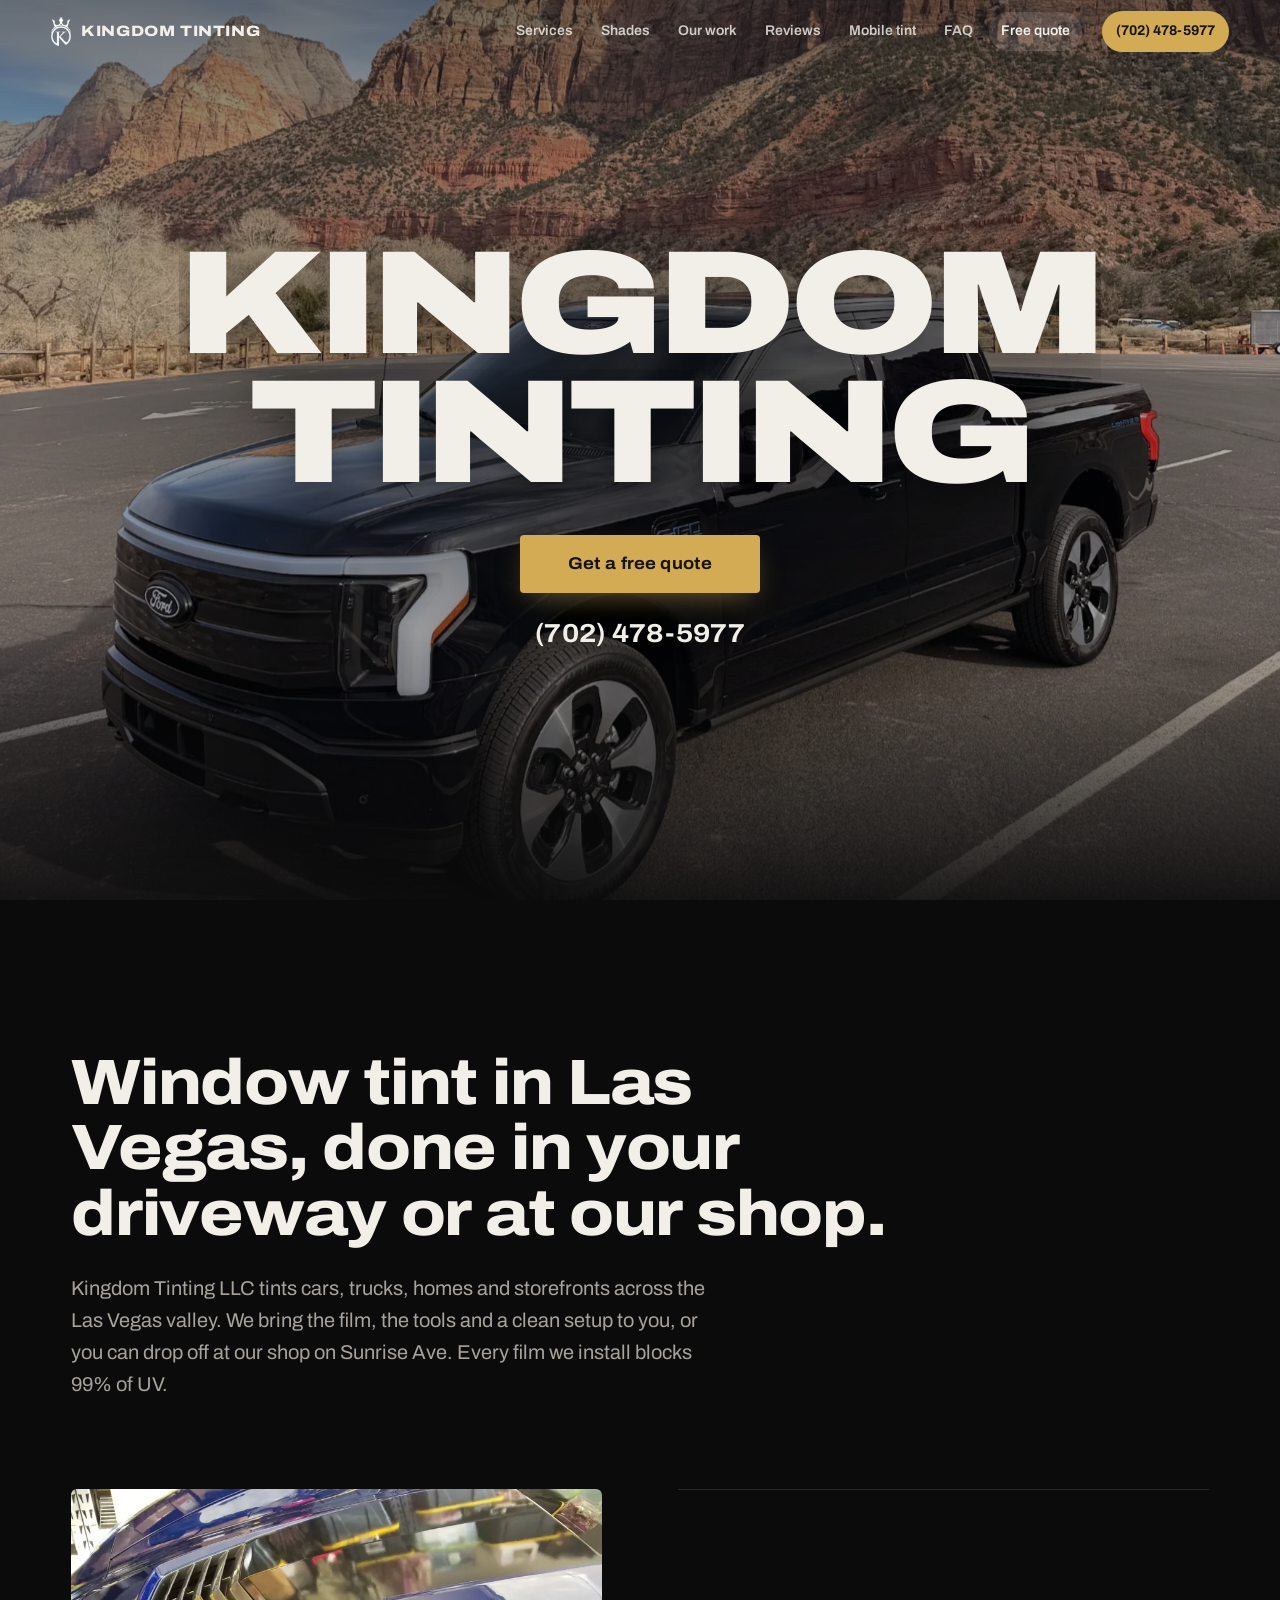
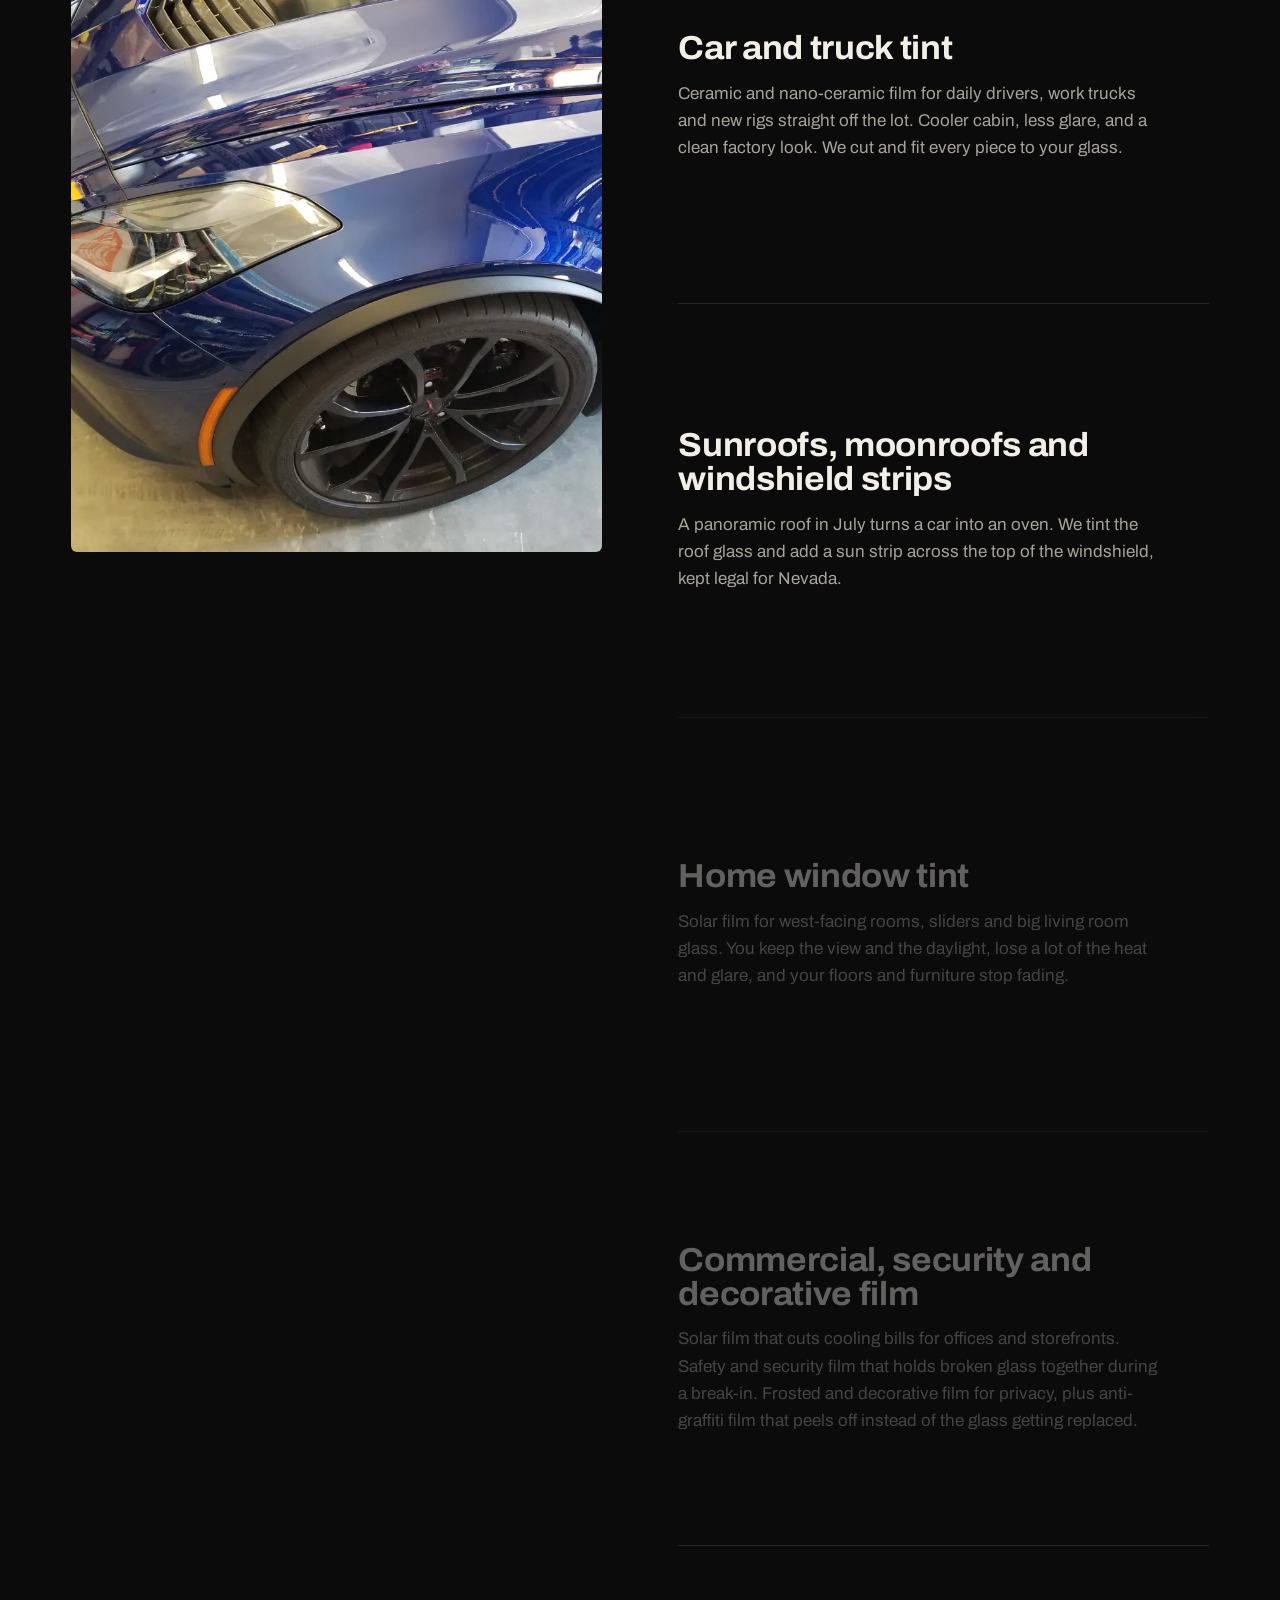
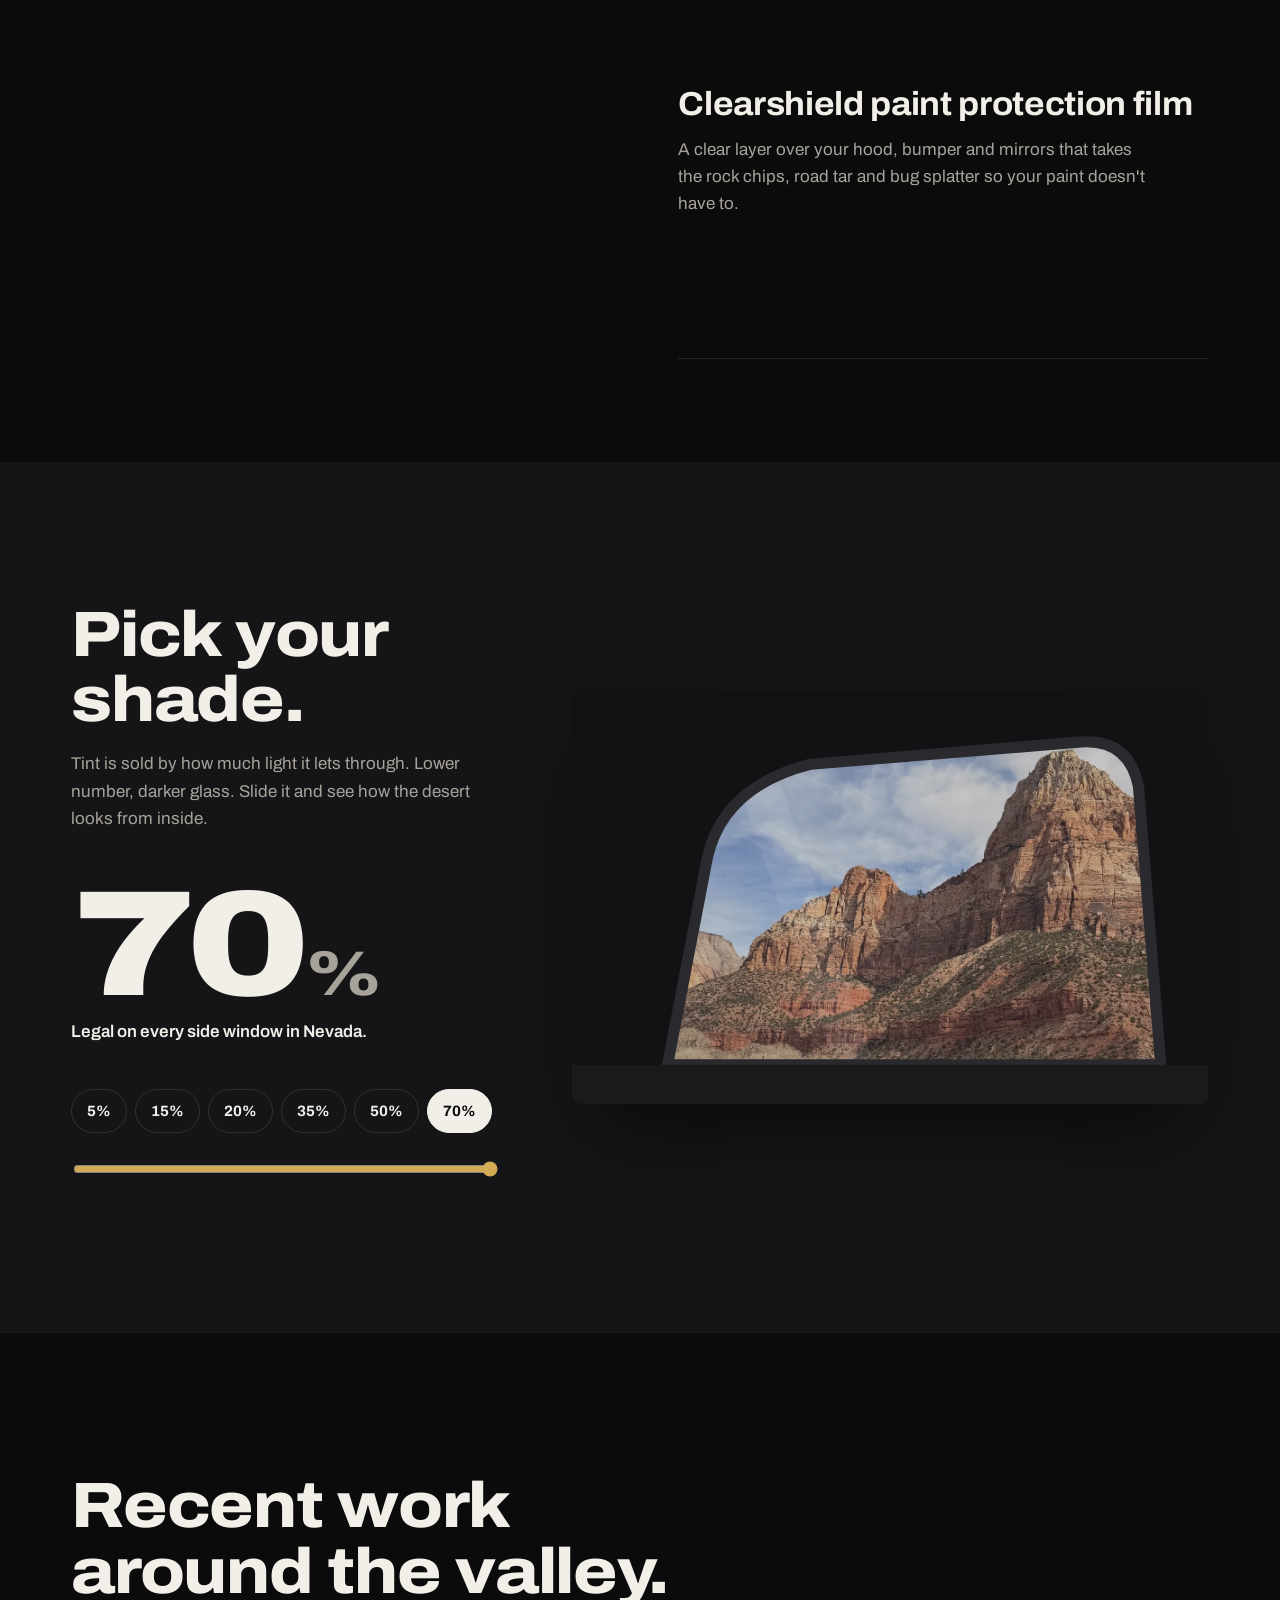
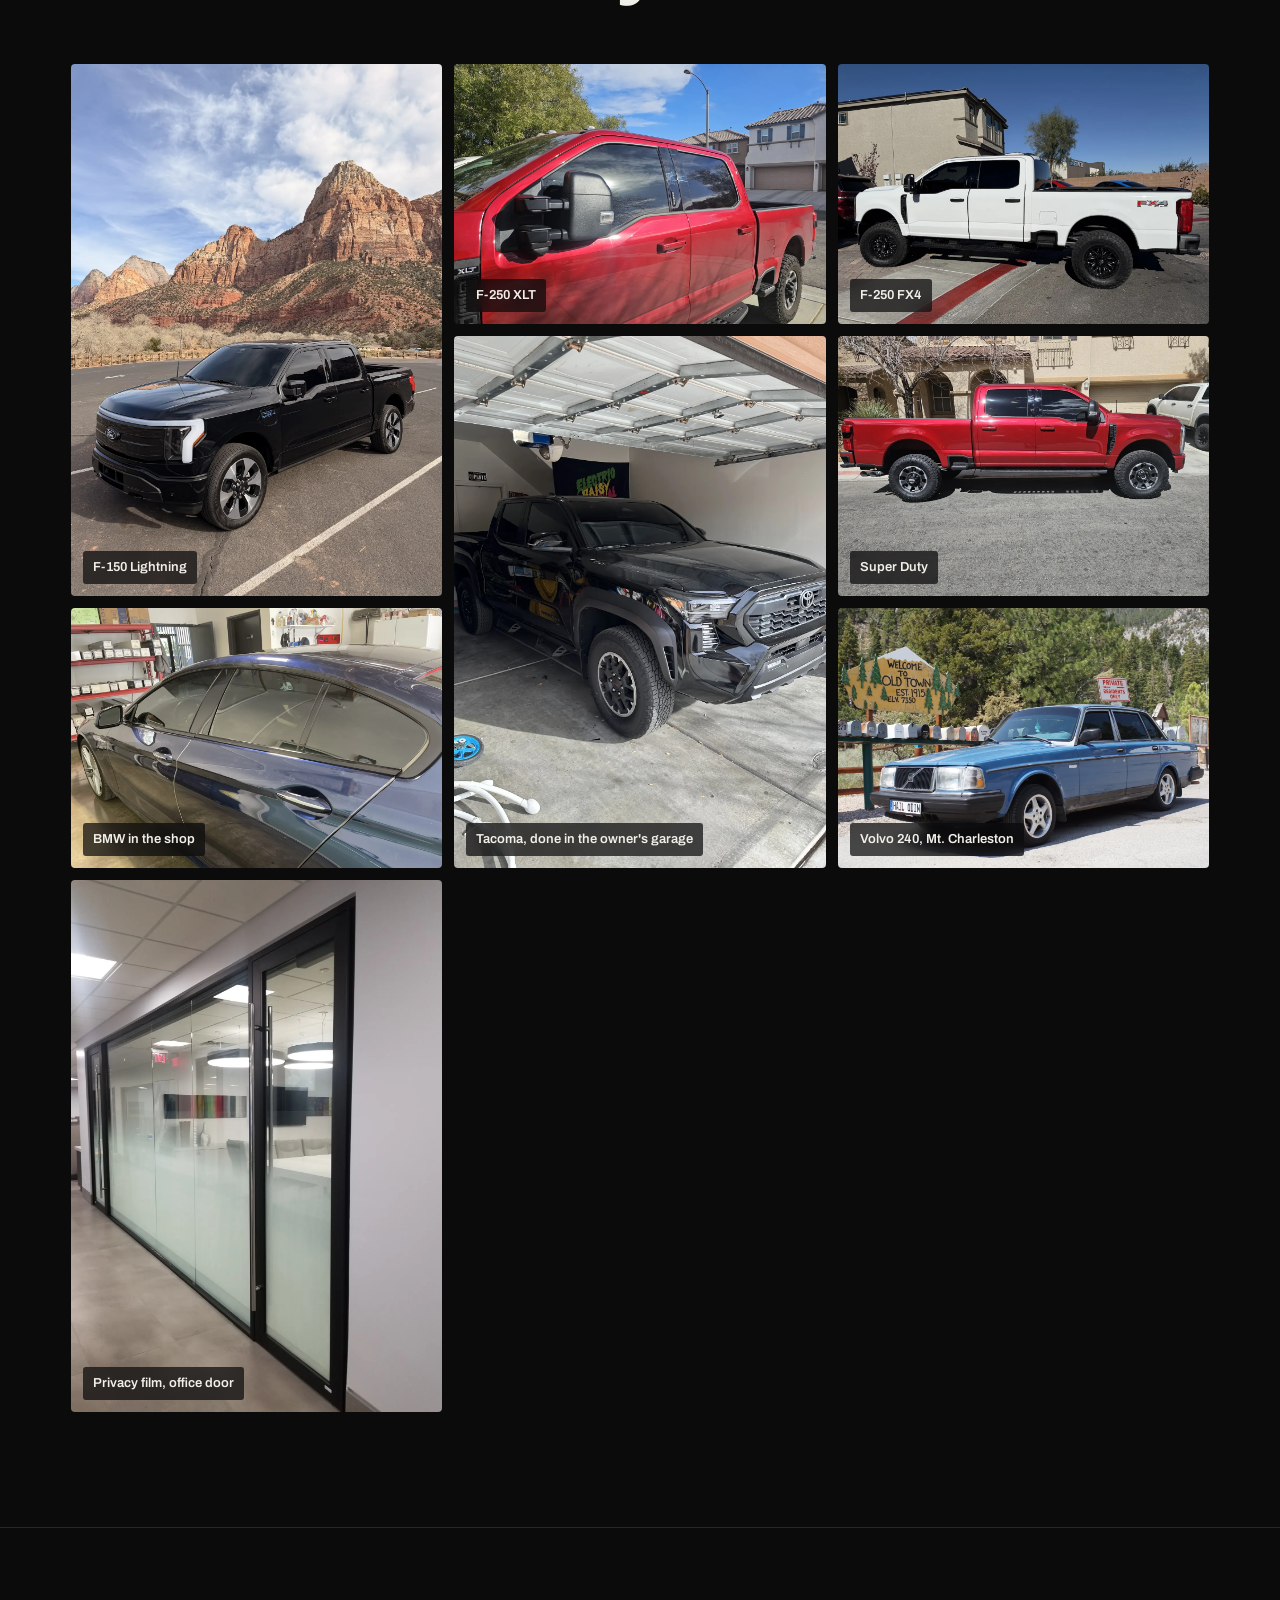
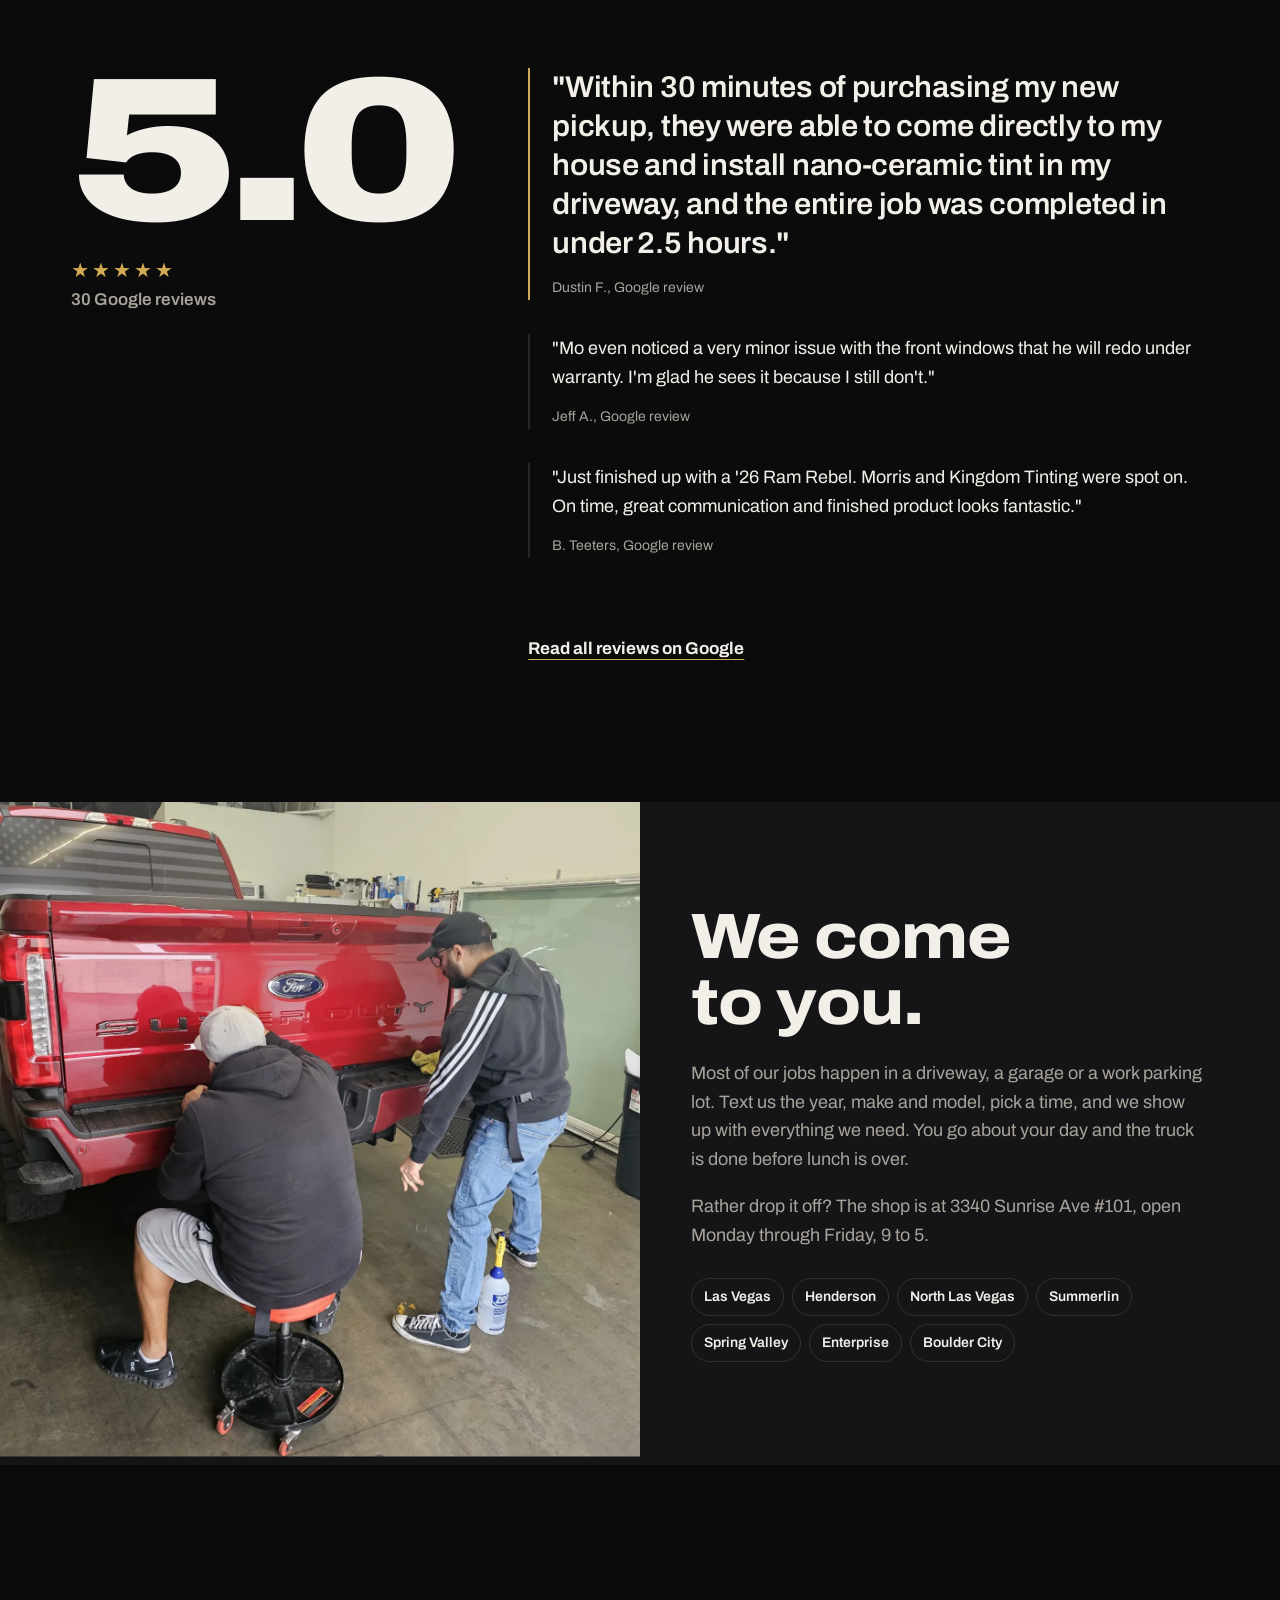
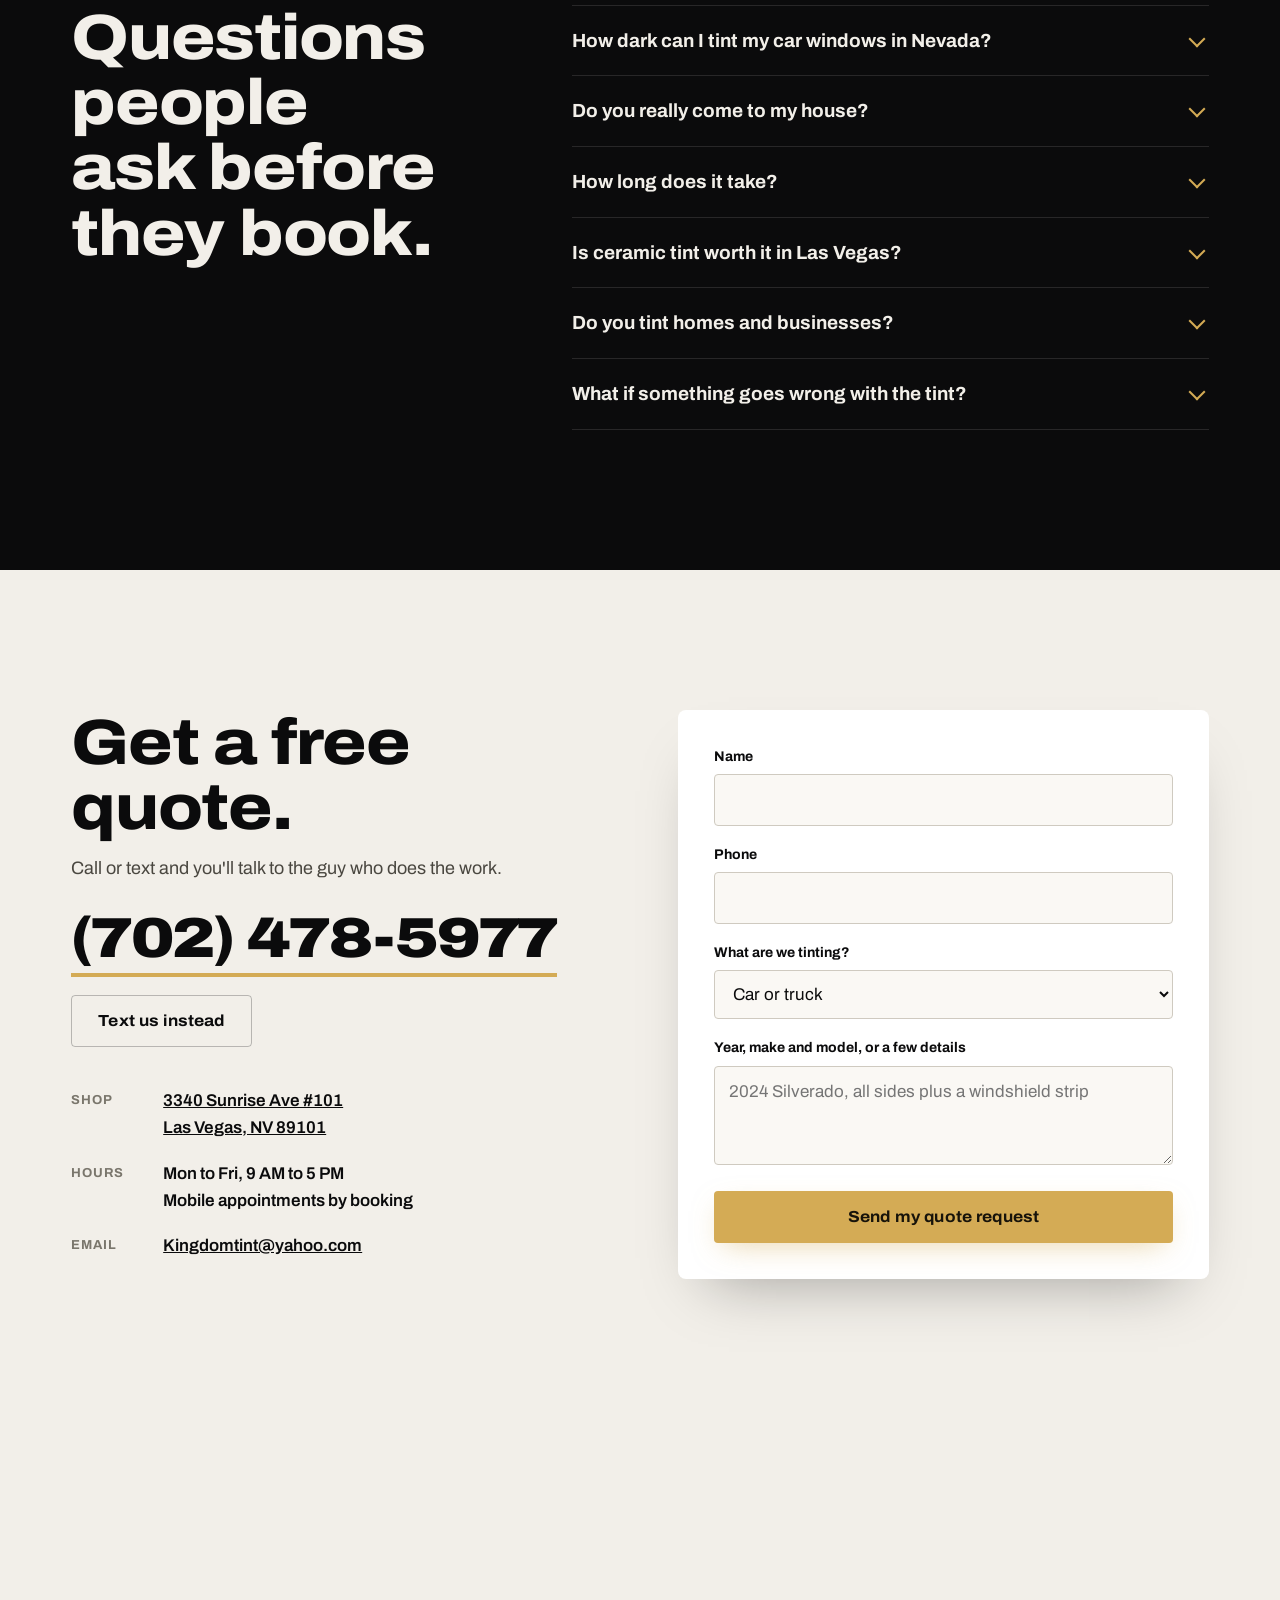
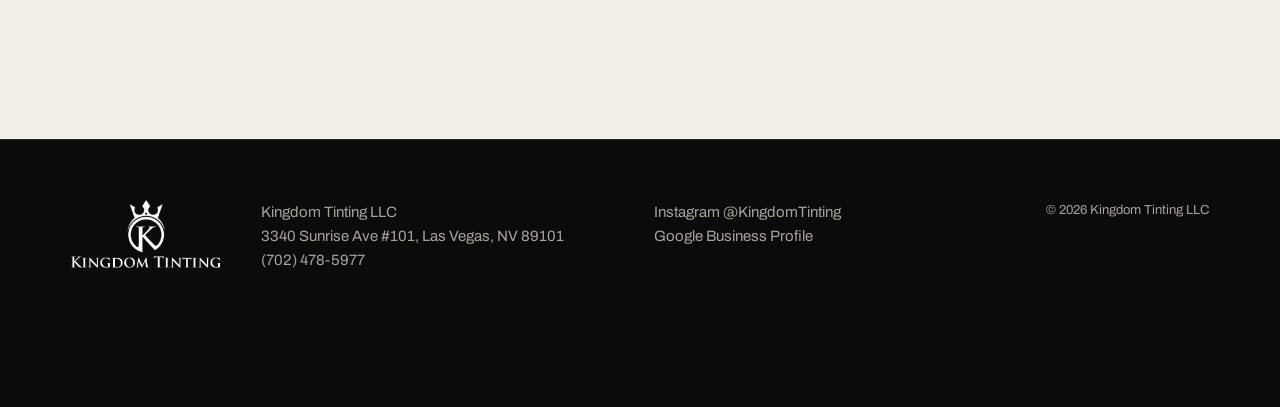
==== index.html @ b9a6a69d "Kingdom Tinting one-page site Co-Authored-By: Claude Opus 5.5 <noreply@anthropic.com>" ====
<!doctype html>
<html lang="en">
<head>
<meta charset="utf-8">
<meta name="viewport" content="width=device-width, initial-scale=1, viewport-fit=cover">
<title>Window Tinting Las Vegas | Mobile Car Tint | Kingdom Tinting LLC</title>
<meta name="description" content="Kingdom Tinting LLC does ceramic car window tint, home and commercial window film in Las Vegas. Mobile service to your driveway or our Sunrise Ave shop. 5.0 stars on Google. Call (702) 478-5977 for a free quote.">
<link rel="canonical" href="https://gcwebdesigner1-sudo.github.io/kingdom-tinting/">
<meta name="theme-color" content="#0b0b0c">
<meta property="og:type" content="website">
<meta property="og:title" content="Kingdom Tinting LLC | Window Tinting in Las Vegas">
<meta property="og:description" content="Ceramic car tint, home and business window film. We come to you. Call (702) 478-5977 for a free quote.">
<meta property="og:url" content="https://gcwebdesigner1-sudo.github.io/kingdom-tinting/">
<meta property="og:image" content="https://gcwebdesigner1-sudo.github.io/kingdom-tinting/assets/og.jpg">
<meta name="twitter:card" content="summary_large_image">
<link rel="icon" type="image/png" href="assets/favicon.png">
<link rel="apple-touch-icon" href="assets/apple-touch-icon.png">
<link rel="preconnect" href="https://fonts.googleapis.com">
<link rel="preconnect" href="https://fonts.gstatic.com" crossorigin>
<link href="https://fonts.googleapis.com/css2?family=Archivo:wdth,wght@62..125,400..900&display=swap" rel="stylesheet">
<link rel="preload" as="image" href="assets/hero-portrait.webp" media="(max-width: 760px)">
<link rel="preload" as="image" href="assets/hero-wide.webp" media="(min-width: 761px)">
<link rel="stylesheet" href="styles.css?v=1">
<script type="application/ld+json">
{
  "@context": "https://schema.org",
  "@type": ["LocalBusiness", "AutomotiveBusiness"],
  "@id": "https://gcwebdesigner1-sudo.github.io/kingdom-tinting/#business",
  "name": "Kingdom Tinting LLC",
  "description": "Window tinting service in Las Vegas, NV. Ceramic and nano-ceramic car tint, sunroof tint, residential and commercial window film, safety and security film, decorative film, anti-graffiti film and Clearshield paint protection film. Mobile service across the Las Vegas valley.",
  "url": "https://gcwebdesigner1-sudo.github.io/kingdom-tinting/",
  "telephone": "+1-702-478-5977",
  "email": "Kingdomtint@yahoo.com",
  "image": [
    "https://gcwebdesigner1-sudo.github.io/kingdom-tinting/assets/og.jpg",
    "https://gcwebdesigner1-sudo.github.io/kingdom-tinting/assets/ram-rebel.webp",
    "https://gcwebdesigner1-sudo.github.io/kingdom-tinting/assets/crew-install.webp"
  ],
  "logo": "https://gcwebdesigner1-sudo.github.io/kingdom-tinting/assets/apple-touch-icon.png",
  "priceRange": "$$",
  "address": {
    "@type": "PostalAddress",
    "streetAddress": "3340 Sunrise Ave #101",
    "addressLocality": "Las Vegas",
    "addressRegion": "NV",
    "postalCode": "89101",
    "addressCountry": "US"
  },
  "geo": { "@type": "GeoCoordinates", "latitude": 36.16338, "longitude": -115.09960 },
  "hasMap": "https://maps.google.com/?cid=6259194592726112681",
  "openingHoursSpecification": [{
    "@type": "OpeningHoursSpecification",
    "dayOfWeek": ["Monday", "Tuesday", "Wednesday", "Thursday", "Friday"],
    "opens": "09:00",
    "closes": "17:00"
  }],
  "areaServed": [
    {"@type": "City", "name": "Las Vegas"},
    {"@type": "City", "name": "Henderson"},
    {"@type": "City", "name": "North Las Vegas"},
    {"@type": "City", "name": "Boulder City"},
    {"@type": "Place", "name": "Summerlin"},
    {"@type": "Place", "name": "Spring Valley"},
    {"@type": "Place", "name": "Enterprise"},
    {"@type": "Place", "name": "Paradise"}
  ],
  "aggregateRating": { "@type": "AggregateRating", "ratingValue": "5.0", "reviewCount": "30", "bestRating": "5" },
  "sameAs": [
    "https://maps.google.com/?cid=6259194592726112681",
    "https://www.instagram.com/kingdomtinting/"
  ],
  "hasOfferCatalog": {
    "@type": "OfferCatalog",
    "name": "Window tint and film services",
    "itemListElement": [
      {"@type": "Offer", "itemOffered": {"@type": "Service", "name": "Ceramic car window tint"}},
      {"@type": "Offer", "itemOffered": {"@type": "Service", "name": "Sunroof and moonroof tint"}},
      {"@type": "Offer", "itemOffered": {"@type": "Service", "name": "Residential window tint"}},
      {"@type": "Offer", "itemOffered": {"@type": "Service", "name": "Commercial window tint"}},
      {"@type": "Offer", "itemOffered": {"@type": "Service", "name": "Safety and security window film"}},
      {"@type": "Offer", "itemOffered": {"@type": "Service", "name": "Decorative and privacy window film"}},
      {"@type": "Offer", "itemOffered": {"@type": "Service", "name": "Anti-graffiti film"}},
      {"@type": "Offer", "itemOffered": {"@type": "Service", "name": "Clearshield paint protection film"}}
    ]
  }
}
</script>
<script type="application/ld+json">
{
  "@context": "https://schema.org",
  "@type": "FAQPage",
  "mainEntity": [
    {"@type": "Question", "name": "How dark can I tint my car windows in Nevada?",
     "acceptedAnswer": {"@type": "Answer", "text": "Nevada requires front side windows to let in at least 35% of light. Back side windows and the rear window can go as dark as you want. The windshield can only take a non-reflective strip above the AS-1 line."}},
    {"@type": "Question", "name": "Does Kingdom Tinting come to my house?",
     "acceptedAnswer": {"@type": "Answer", "text": "Yes. Kingdom Tinting is a mobile tint service and installs in your driveway, garage or work parking lot anywhere in the Las Vegas valley, including Henderson, North Las Vegas and Summerlin. You can also bring your vehicle to the shop at 3340 Sunrise Ave #101, Las Vegas."}},
    {"@type": "Question", "name": "How long does a window tint job take?",
     "acceptedAnswer": {"@type": "Answer", "text": "Most cars and trucks are done the same visit, usually in two to three hours. One customer had nano-ceramic tint installed on a new pickup in his driveway in under 2.5 hours."}},
    {"@type": "Question", "name": "Is ceramic tint worth it in Las Vegas?",
     "acceptedAnswer": {"@type": "Answer", "text": "For Las Vegas heat, most drivers choose ceramic. It rejects more heat than dyed film without making the glass darker, and it does not interfere with phone or GPS signals. Every film Kingdom Tinting installs blocks 99% of UV rays."}},
    {"@type": "Question", "name": "Do you tint homes and businesses too?",
     "acceptedAnswer": {"@type": "Answer", "text": "Yes. Kingdom Tinting installs residential solar film, commercial window film, safety and security film, decorative and privacy film, and anti-graffiti film for homes, offices and storefronts."}},
    {"@type": "Question", "name": "Is the tint covered by a warranty?",
     "acceptedAnswer": {"@type": "Answer", "text": "Yes. The films are backed by the manufacturer's limited warranty, and if something is off with the install, Kingdom Tinting comes back and fixes it."}}
  ]
}
</script>
</head>
<body>
<a class="skip" href="#services">Skip to content</a>

<header class="nav" id="nav">
  <a class="nav-brand" href="#top" aria-label="Kingdom Tinting, back to top">
    <img src="assets/mark-white.png" alt="" width="20" height="28">
    <span>Kingdom Tinting</span>
  </a>
  <nav aria-label="Sections">
    <ul class="tabs" id="tabs">
      <li><a href="#services">Services</a></li>
      <li><a href="#shades">Shades</a></li>
      <li><a href="#work">Our work</a></li>
      <li><a href="#reviews">Reviews</a></li>
      <li><a href="#mobile">Mobile tint</a></li>
      <li><a href="#faq">FAQ</a></li>
      <li><a href="#quote">Free quote</a></li>
    </ul>
  </nav>
  <a class="nav-call" href="tel:+17024785977">(702) 478-5977</a>
</header>

<main>
<section class="hero" id="top" aria-label="Kingdom Tinting">
  <div class="hero-plate">
    <picture>
      <source media="(min-width: 761px)" srcset="assets/hero-wide.webp">
      <img src="assets/hero-portrait.webp" alt="Black Ford F-150 Lightning with fresh window tint parked below red rock cliffs" width="1100" height="1467" fetchpriority="high">
    </picture>
  </div>
  <div class="hero-film" aria-hidden="true"><span class="squeegee"></span></div>
  <div class="hero-copy">
    <h1><span class="h1-top">Kingdom</span> <span class="h1-bot">Tinting</span><span class="sr-only">, window tinting in Las Vegas, NV</span></h1>
    <div class="hero-actions">
      <a class="btn btn-gold" href="#quote">Get a free quote</a>
      <a class="hero-phone" href="tel:+17024785977">(702) 478-5977</a>
    </div>
  </div>
</section>

<section class="services" id="services">
  <div class="wrap">
    <div class="services-intro">
      <h2>Window tint in Las Vegas, done in your driveway or at our shop.</h2>
      <p>Kingdom Tinting LLC tints cars, trucks, homes and storefronts across the Las Vegas valley. We bring the film, the tools and a clean setup to you, or you can drop off at our shop on Sunrise Ave. Every film we install blocks 99% of UV.</p>
    </div>

    <div class="svc-grid">
      <figure class="svc-stage" aria-hidden="true">
        <img class="on" data-key="auto" src="assets/ram-rebel.webp" alt="" loading="lazy">
        <img data-key="roof" src="assets/bmw-rear.webp" alt="" loading="lazy">
        <img data-key="home" src="assets/view.webp" alt="" loading="lazy">
        <img data-key="biz" src="assets/glass-door.webp" alt="" loading="lazy">
        <img data-key="ppf" src="assets/corvette.webp" alt="" loading="lazy">
      </figure>

      <ol class="svc-list">
        <li class="svc" data-key="auto">
          <img class="svc-thumb" src="assets/ram-rebel-sm.webp" alt="Black Ram Rebel with ceramic window tint in a Las Vegas driveway" loading="lazy" width="640" height="480">
          <h3>Car and truck tint</h3>
          <p>Ceramic and nano-ceramic film for daily drivers, work trucks and new rigs straight off the lot. Cooler cabin, less glare, and a clean factory look. We cut and fit every piece to your glass.</p>
        </li>
        <li class="svc" data-key="roof">
          <img class="svc-thumb" src="assets/bmw-rear-sm.webp" alt="BMW rear glass and roof being tinted inside the Kingdom Tinting shop" loading="lazy" width="640" height="480">
          <h3>Sunroofs, moonroofs and windshield strips</h3>
          <p>A panoramic roof in July turns a car into an oven. We tint the roof glass and add a sun strip across the top of the windshield, kept legal for Nevada.</p>
        </li>
        <li class="svc" data-key="home">
          <img class="svc-thumb" src="assets/view-sm.webp" alt="Bright desert view of the kind residential window film is made for" loading="lazy" width="640" height="367">
          <h3>Home window tint</h3>
          <p>Solar film for west-facing rooms, sliders and big living room glass. You keep the view and the daylight, lose a lot of the heat and glare, and your floors and furniture stop fading.</p>
        </li>
        <li class="svc" data-key="biz">
          <img class="svc-thumb" src="assets/glass-door-sm.webp" alt="Frosted privacy film installed on an office glass door" loading="lazy" width="640" height="853">
          <h3>Commercial, security and decorative film</h3>
          <p>Solar film that cuts cooling bills for offices and storefronts. Safety and security film that holds broken glass together during a break-in. Frosted and decorative film for privacy, plus anti-graffiti film that peels off instead of the glass getting replaced.</p>
        </li>
        <li class="svc" data-key="ppf">
          <img class="svc-thumb" src="assets/corvette-sm.webp" alt="Blue Corvette front end with Clearshield paint protection film" loading="lazy" width="640" height="480">
          <h3>Clearshield paint protection film</h3>
          <p>A clear layer over your hood, bumper and mirrors that takes the rock chips, road tar and bug splatter so your paint doesn't have to.</p>
        </li>
      </ol>
    </div>
  </div>
</section>

<section class="shades" id="shades" aria-labelledby="shades-h">
  <div class="wrap shades-wrap">
    <div class="shades-head">
      <h2 id="shades-h">Pick your shade.</h2>
      <p>Tint is sold by how much light it lets through. Lower number, darker glass. Slide it and see how the desert looks from inside.</p>
    </div>
    <div class="shades-ctrl">
      <div class="vlt-readout"><span id="vlt-num">70</span><span class="pct">%</span></div>
      <p class="vlt-law" id="vlt-law" aria-live="polite">Legal on every side window in Nevada.</p>
      <div class="vlt-chips" role="group" aria-label="Tint shades">
        <button type="button" data-vlt="5">5%</button>
        <button type="button" data-vlt="15">15%</button>
        <button type="button" data-vlt="20">20%</button>
        <button type="button" data-vlt="35">35%</button>
        <button type="button" data-vlt="50">50%</button>
        <button type="button" data-vlt="70">70%</button>
      </div>
      <label class="sr-only" for="vlt-range">Tint shade, percent of light let through</label>
      <input type="range" id="vlt-range" min="5" max="70" step="1" value="70">
    </div>

    <div class="window-frame">
      <svg viewBox="0 0 800 520" role="img" aria-label="View through a car side window with the selected tint shade">
        <defs>
          <clipPath id="glass">
            <path d="M120 470 L170 210 Q190 120 300 92 L640 64 Q700 60 712 120 L740 470 Z"/>
          </clipPath>
        </defs>
        <rect width="800" height="520" fill="#121214"/>
        <g clip-path="url(#glass)">
          <image href="assets/view.webp" x="-40" y="0" width="900" height="520" preserveAspectRatio="xMidYMid slice"/>
          <rect id="tint-layer" width="800" height="520" fill="#07090b" opacity="0.1"/>
          <path d="M210 120 L330 470 L380 470 L260 110 Z" fill="#fff" opacity="0.07"/>
        </g>
        <path d="M120 470 L170 210 Q190 120 300 92 L640 64 Q700 60 712 120 L740 470 Z" fill="none" stroke="#2a2a2e" stroke-width="14" stroke-linejoin="round"/>
        <rect x="0" y="470" width="800" height="50" fill="#1a1a1d"/>
      </svg>
    </div>
  </div>
</section>

<section class="work" id="work">
  <div class="wrap">
    <h2>Recent work around the valley.</h2>
  </div>
  <ul class="gallery">
    <li class="g-tall"><img src="assets/lightning.webp" alt="Ford F-150 Lightning with tinted windows near Zion" loading="lazy" width="1400" height="1867"><span>F-150 Lightning</span></li>
    <li><img src="assets/red-f250-side.webp" alt="Red Ford F-250 XLT with dark tint on the front and rear doors" loading="lazy" width="1400" height="1050"><span>F-250 XLT</span></li>
    <li><img src="assets/white-f250.webp" alt="White Ford F-250 FX4 with window tint" loading="lazy" width="1400" height="1050"><span>F-250 FX4</span></li>
    <li class="g-tall"><img src="assets/tacoma-garage.webp" alt="Black Toyota Tacoma tinted inside the owner's garage" loading="lazy" width="1400" height="1867"><span>Tacoma, done in the owner's garage</span></li>
    <li><img src="assets/red-f250.webp" alt="Red Ford Super Duty with tinted windows parked on a Las Vegas street" loading="lazy" width="1400" height="1050"><span>Super Duty</span></li>
    <li><img src="assets/bmw-shop.webp" alt="Dark blue BMW with fresh side window tint in the shop" loading="lazy" width="1400" height="1050"><span>BMW in the shop</span></li>
    <li><img src="assets/volvo-240.webp" alt="Blue Volvo 240 with tint parked at Old Town on Mount Charleston" loading="lazy" width="1400" height="931"><span>Volvo 240, Mt. Charleston</span></li>
    <li class="g-tall"><img src="assets/glass-door.webp" alt="Frosted privacy film on a commercial glass door" loading="lazy" width="1400" height="1867"><span>Privacy film, office door</span></li>
  </ul>
</section>

<section class="reviews" id="reviews">
  <div class="wrap">
    <div class="rating">
      <p class="rating-num">5.0</p>
      <p class="rating-sub"><span class="stars" aria-hidden="true">★★★★★</span><br>30 Google reviews</p>
    </div>
    <div class="quotes">
      <blockquote class="q-lead">
        <p>"Within 30 minutes of purchasing my new pickup, they were able to come directly to my house and install nano-ceramic tint in my driveway, and the entire job was completed in under 2.5 hours."</p>
        <cite>Dustin F., Google review</cite>
      </blockquote>
      <blockquote>
        <p>"Mo even noticed a very minor issue with the front windows that he will redo under warranty. I'm glad he sees it because I still don't."</p>
        <cite>Jeff A., Google review</cite>
      </blockquote>
      <blockquote>
        <p>"Just finished up with a '26 Ram Rebel. Morris and Kingdom Tinting were spot on. On time, great communication and finished product looks fantastic."</p>
        <cite>B. Teeters, Google review</cite>
      </blockquote>
    </div>
    <a class="link-arrow" href="https://maps.google.com/?cid=6259194592726112681" target="_blank" rel="noopener">Read all reviews on Google</a>
  </div>
</section>

<section class="mobile" id="mobile">
  <div class="mobile-photo">
    <img src="assets/crew-install.webp" alt="Two Kingdom Tinting installers working on a red Ford truck" loading="lazy" width="1400" height="1867">
  </div>
  <div class="mobile-copy">
    <h2>We come to you.</h2>
    <p>Most of our jobs happen in a driveway, a garage or a work parking lot. Text us the year, make and model, pick a time, and we show up with everything we need. You go about your day and the truck is done before lunch is over.</p>
    <p>Rather drop it off? The shop is at 3340 Sunrise Ave #101, open Monday through Friday, 9 to 5.</p>
    <ul class="areas" aria-label="Areas we serve">
      <li>Las Vegas</li><li>Henderson</li><li>North Las Vegas</li><li>Summerlin</li><li>Spring Valley</li><li>Enterprise</li><li>Boulder City</li>
    </ul>
  </div>
</section>

<section class="faq" id="faq">
  <div class="wrap faq-wrap">
    <h2>Questions people ask before they book.</h2>
    <div class="faq-list">
      <details>
        <summary>How dark can I tint my car windows in Nevada?</summary>
        <p>Front side windows have to let in at least 35% of light. Back side windows and the rear window can go as dark as you like. The windshield can only take a non-reflective strip across the top, above the AS-1 line printed on the glass.</p>
      </details>
      <details>
        <summary>Do you really come to my house?</summary>
        <p>Yes. We tint in driveways, garages and work lots all over the valley, including Henderson, North Las Vegas and Summerlin. You can also bring it to the shop on Sunrise Ave.</p>
      </details>
      <details>
        <summary>How long does it take?</summary>
        <p>Most cars and trucks are done in one visit, usually two to three hours. Give the film a few days to cure before rolling the windows down.</p>
      </details>
      <details>
        <summary>Is ceramic tint worth it in Las Vegas?</summary>
        <p>For most people here, yes. Ceramic film rejects more heat than basic dyed film without having to go darker, and it won't mess with your phone or GPS signal. All of our films block 99% of UV.</p>
      </details>
      <details>
        <summary>Do you tint homes and businesses?</summary>
        <p>We do. Solar film for homes, commercial film for offices and storefronts, security film, frosted privacy film and anti-graffiti film.</p>
      </details>
      <details>
        <summary>What if something goes wrong with the tint?</summary>
        <p>The film carries the manufacturer's limited warranty, and if anything is off with our install, we come back and make it right.</p>
      </details>
    </div>
  </div>
</section>

<section class="quote" id="quote">
  <div class="wrap quote-wrap">
    <div class="quote-call">
      <h2>Get a free quote.</h2>
      <p>Call or text and you'll talk to the guy who does the work.</p>
      <a class="big-phone" href="tel:+17024785977">(702) 478-5977</a>
      <div class="quote-alt">
        <a class="btn btn-ghost" href="sms:+17024785977">Text us instead</a>
      </div>
      <dl class="nap">
        <div><dt>Shop</dt><dd><a href="https://maps.google.com/?cid=6259194592726112681" target="_blank" rel="noopener">3340 Sunrise Ave #101<br>Las Vegas, NV 89101</a></dd></div>
        <div><dt>Hours</dt><dd>Mon to Fri, 9 AM to 5 PM<br>Mobile appointments by booking</dd></div>
        <div><dt>Email</dt><dd><a href="mailto:Kingdomtint@yahoo.com">Kingdomtint@yahoo.com</a></dd></div>
      </dl>
    </div>

    <form class="quote-form" action="https://formsubmit.co/Kingdomtint@yahoo.com" method="POST">
      <input type="hidden" name="_subject" value="New tint quote request from the website">
      <input type="hidden" name="_next" value="https://gcwebdesigner1-sudo.github.io/kingdom-tinting/thanks.html">
      <input type="hidden" name="_template" value="table">
      <input type="text" name="_honey" class="hp" tabindex="-1" autocomplete="off" aria-hidden="true">
      <div class="field">
        <label for="f-name">Name</label>
        <input id="f-name" name="name" type="text" autocomplete="name" required>
      </div>
      <div class="field">
        <label for="f-phone">Phone</label>
        <input id="f-phone" name="phone" type="tel" autocomplete="tel" inputmode="tel" required>
      </div>
      <div class="field">
        <label for="f-what">What are we tinting?</label>
        <select id="f-what" name="job">
          <option>Car or truck</option>
          <option>Sunroof or windshield strip</option>
          <option>Home windows</option>
          <option>Business or storefront</option>
          <option>Paint protection film</option>
          <option>Something else</option>
        </select>
      </div>
      <div class="field">
        <label for="f-msg">Year, make and model, or a few details</label>
        <textarea id="f-msg" name="details" rows="3" placeholder="2024 Silverado, all sides plus a windshield strip"></textarea>
      </div>
      <button class="btn btn-gold btn-block" type="submit">Send my quote request</button>
    </form>
  </div>
  <div class="map">
    <iframe title="Kingdom Tinting on Google Maps" src="https://maps.google.com/maps?q=Kingdom%20Tinting%20LLC%2C%203340%20Sunrise%20Ave%20%23101%2C%20Las%20Vegas%2C%20NV%2089101&z=14&output=embed" loading="lazy" referrerpolicy="no-referrer-when-downgrade"></iframe>
  </div>
</section>
</main>

<footer class="foot">
  <div class="wrap foot-wrap">
    <img src="assets/logo-white.png" alt="Kingdom Tinting" width="208" height="94" loading="lazy">
    <p>Kingdom Tinting LLC<br>3340 Sunrise Ave #101, Las Vegas, NV 89101<br><a href="tel:+17024785977">(702) 478-5977</a></p>
    <p><a href="https://www.instagram.com/kingdomtinting/" target="_blank" rel="noopener">Instagram @KingdomTinting</a><br><a href="https://maps.google.com/?cid=6259194592726112681" target="_blank" rel="noopener">Google Business Profile</a></p>
    <p class="fine">&copy; 2026 Kingdom Tinting LLC</p>
  </div>
</footer>

<div class="dock" id="dock">
  <a href="tel:+17024785977" class="dock-call">Call</a>
  <a href="#quote" class="dock-quote">Free quote</a>
</div>

<script src="script.js?v=1" defer></script>
</body>
</html>
---- styles.css ----
:root {
  --canvas: #0b0b0c;
  --surface: #151517;
  --surface-2: #1d1d20;
  --ink: #f2efe9;
  --ink-soft: #a7a39b;
  --line: rgba(242, 239, 233, 0.12);
  --gold: #d4ab55;
  --gold-ink: #17130a;
  --display: "Archivo", system-ui, sans-serif;
  --text: "Archivo", system-ui, sans-serif;
  --gutter: clamp(16px, 4vw, 56px);
  --ease: cubic-bezier(0.22, 1, 0.36, 1);
  color-scheme: dark;
}

*, *::before, *::after { box-sizing: border-box; }
html { scroll-behavior: smooth; scroll-padding-top: 72px; -webkit-text-size-adjust: 100%; }
body {
  margin: 0;
  background: var(--canvas);
  color: var(--ink);
  font-family: var(--text);
  font-size: 17px;
  line-height: 1.6;
  -webkit-font-smoothing: antialiased;
  overflow-x: hidden;
}
img { display: block; max-width: 100%; height: auto; }
a { color: inherit; }
h1, h2, h3 { font-family: var(--display); margin: 0; line-height: 1.02; }
h2 {
  font-size: clamp(32px, 5.2vw, 64px);
  font-weight: 800;
  font-stretch: 112%;
  letter-spacing: -0.02em;
  text-wrap: balance;
}
h3 { font-size: 22px; font-weight: 700; font-stretch: 105%; letter-spacing: -0.01em; }
p { margin: 0 0 1em; }
.wrap { width: 100%; max-width: 1240px; margin: 0 auto; padding: 0 var(--gutter); }
.sr-only { position: absolute; width: 1px; height: 1px; overflow: hidden; clip: rect(0 0 0 0); white-space: nowrap; }
.skip { position: absolute; left: -999px; top: 8px; background: var(--gold); color: var(--gold-ink); padding: 8px 14px; z-index: 100; }
.skip:focus { left: 8px; }
:focus-visible { outline: 2px solid var(--gold); outline-offset: 3px; }

/* buttons */
.btn {
  display: inline-flex; align-items: center; justify-content: center;
  min-height: 52px; padding: 0 26px;
  font: 700 16px/1 var(--text); font-stretch: 108%; letter-spacing: 0.01em;
  text-decoration: none; border-radius: 4px; border: 0; cursor: pointer;
  transition: transform 0.25s var(--ease), background-color 0.25s var(--ease);
}
.btn:active { transform: scale(0.97); }
.btn-gold { background: var(--gold); color: var(--gold-ink); box-shadow: 0 10px 30px -10px rgba(212, 171, 85, 0.55); }
.btn-gold:hover { background: #e2bb68; }
.btn-ghost { background: transparent; color: var(--ink); border: 1px solid var(--line); }
.btn-ghost:hover { border-color: var(--ink-soft); }
.btn-block { width: 100%; }

/* nav */
.nav {
  position: fixed; inset: 0 0 auto 0; z-index: 50;
  display: flex; align-items: center; gap: 20px;
  height: 64px; padding: 0 var(--gutter);
  transition: background-color 0.4s var(--ease), border-color 0.4s var(--ease);
  border-bottom: 1px solid transparent;
}
.nav.solid { background: rgba(11, 11, 12, 0.86); backdrop-filter: blur(14px); -webkit-backdrop-filter: blur(14px); border-color: var(--line); }
.nav-brand {
  display: flex; align-items: center; gap: 10px; text-decoration: none;
  font: 800 15px/1 var(--display); font-stretch: 118%; letter-spacing: 0.04em; text-transform: uppercase;
  opacity: 0; transform: translateY(-6px); pointer-events: none;
  transition: opacity 0.4s var(--ease), transform 0.4s var(--ease);
}
.nav.solid .nav-brand { opacity: 1; transform: none; pointer-events: auto; }
.nav-brand img { width: 20px; height: auto; }
.nav nav { margin-left: auto; }
.tabs { display: flex; gap: 4px; list-style: none; margin: 0; padding: 0; }
.tabs a {
  display: block; padding: 8px 12px; border-radius: 999px;
  font-size: 14px; font-weight: 600; text-decoration: none; color: rgba(242, 239, 233, 0.82);
  transition: color 0.2s, background-color 0.2s;
}
.tabs a:hover { color: var(--ink); }
.tabs a.active { background: rgba(242, 239, 233, 0.12); color: var(--ink); }
.nav-call {
  font-weight: 700; font-size: 14px; text-decoration: none; white-space: nowrap;
  padding: 9px 14px; border-radius: 999px; background: var(--gold); color: var(--gold-ink);
}

/* hero */
.hero {
  position: relative; height: 100vh; height: 100svh; min-height: 560px;
  overflow: hidden; display: grid; place-items: center; isolation: isolate;
  --p: 0;
}
.hero-plate { position: absolute; inset: -4% 0; z-index: -3; will-change: transform;
  transform: translate3d(0, calc(var(--p) * 18%), 0); }
.hero-plate img {
  width: 100%; height: 100%; object-fit: cover; object-position: 50% 62%;
  transform: scale(calc(1.02 + var(--p) * 0.1));
  animation: plate-in 2.8s var(--ease) both;
}
@keyframes plate-in { from { scale: 1.14; filter: brightness(1.15) saturate(1.1); } to { scale: 1; filter: none; } }

/* the tint film lays down over the photo on load, like a fresh sheet going on glass */
.hero-film {
  position: absolute; inset: 0; z-index: -2; pointer-events: none;
  background:
    radial-gradient(ellipse 70% 40% at 50% 50%, rgba(6, 7, 9, 0.55), rgba(6, 7, 9, 0) 70%),
    linear-gradient(180deg, rgba(6, 7, 9, 0.55) 0%, rgba(6, 7, 9, 0.18) 38%, rgba(6, 7, 9, 0.28) 70%, rgba(11, 11, 12, 0.92) 100%);
  opacity: calc(1 + var(--p) * 0.6);
  animation: film-down 1.6s 0.25s var(--ease) both;
}
.squeegee {
  position: absolute; left: 0; right: 0; bottom: 0; height: 2px;
  background: linear-gradient(90deg, transparent, rgba(255, 255, 255, 0.85) 30%, rgba(255, 255, 255, 0.85) 70%, transparent);
  box-shadow: 0 6px 24px 4px rgba(255, 255, 255, 0.18);
  animation: squeegee-fade 0.5s 1.75s ease-out both;
}
@keyframes film-down { from { clip-path: inset(0 0 100% 0); } to { clip-path: inset(0 0 0 0); } }
@keyframes squeegee-fade { to { opacity: 0; } }

.hero-copy {
  text-align: center; padding: 0 var(--gutter);
  transform: translate3d(0, calc(var(--p) * -22vh), 0);
  opacity: calc(1 - var(--p) * 1.3);
}
.hero h1 {
  font-weight: 900; font-stretch: 125%; text-transform: uppercase;
  font-size: clamp(54px, 11.5vw, 168px); line-height: 0.88; letter-spacing: -0.035em;
  text-shadow: 0 4px 40px rgba(0, 0, 0, 0.45);
}
.hero h1 > span:not(.sr-only) { display: block; }
.h1-top { animation: rise 1.2s 1.05s var(--ease) both; }
.h1-bot { animation: rise 1.2s 1.2s var(--ease) both; }
@keyframes rise { from { opacity: 0; transform: translateY(0.35em); clip-path: inset(0 0 100% 0); } to { opacity: 1; transform: none; clip-path: inset(0 0 -10% 0); } }
.hero-actions {
  margin-top: clamp(26px, 4vh, 40px);
  display: flex; flex-direction: column; align-items: center; gap: 14px;
  animation: fade-up 1s 1.55s var(--ease) both;
}
.hero-actions .btn { min-width: 240px; min-height: 58px; font-size: 17px; }
.hero-phone {
  font-weight: 700; font-size: clamp(20px, 2.4vw, 26px); font-stretch: 110%; letter-spacing: 0.01em;
  text-decoration: none; padding: 6px 10px;
  text-shadow: 0 2px 18px rgba(0, 0, 0, 0.6);
}
.hero-phone:hover { color: var(--gold); }
@keyframes fade-up { from { opacity: 0; transform: translateY(14px); } to { opacity: 1; transform: none; } }

/* services */
.services { padding: clamp(80px, 12vw, 150px) 0 clamp(60px, 8vw, 110px); }
.services-intro { max-width: 820px; margin-bottom: clamp(48px, 7vw, 90px); }
.services-intro h2 { margin-bottom: 26px; }
.services-intro p { font-size: clamp(17px, 1.6vw, 20px); color: var(--ink-soft); max-width: 640px; }
.svc-grid { display: grid; grid-template-columns: 1fr 1fr; gap: clamp(32px, 6vw, 90px); align-items: start; }
.svc-stage {
  position: sticky; top: 96px; margin: 0;
  aspect-ratio: 4 / 5; border-radius: 6px; overflow: hidden; background: var(--surface);
}
.svc-stage img {
  position: absolute; inset: 0; width: 100%; height: 100%; object-fit: cover;
  opacity: 0; transform: scale(1.06);
  transition: opacity 0.7s var(--ease), transform 1.4s var(--ease);
}
.svc-stage img.on { opacity: 1; transform: none; }
.svc-list { list-style: none; margin: 0; padding: 0; counter-reset: svc; }
.svc {
  padding: clamp(36px, 6vh, 70px) 0; border-top: 1px solid var(--line);
  min-height: 46vh; display: flex; flex-direction: column; justify-content: center;
  opacity: 0.38; transition: opacity 0.5s var(--ease);
}
.svc.is-active { opacity: 1; }
.svc:last-child { border-bottom: 1px solid var(--line); }
.svc h3 { font-size: clamp(24px, 2.6vw, 34px); margin-bottom: 14px; }
.svc p { color: var(--ink-soft); max-width: 480px; margin: 0; }
.svc-thumb { display: none; }

/* shades (signature) */
.shades { background: var(--surface); padding: clamp(80px, 11vw, 140px) 0; }
.shades-wrap {
  display: grid; grid-template-columns: minmax(280px, 0.8fr) 1.2fr; column-gap: clamp(32px, 6vw, 80px);
  grid-template-areas: "head win" "ctrl win"; align-items: center;
}
.shades-head { grid-area: head; align-self: end; }
.shades-ctrl { grid-area: ctrl; align-self: start; }
.window-frame { grid-area: win; }
.shades-head h2 { margin-bottom: 18px; }
.shades-head p { color: var(--ink-soft); max-width: 420px; }
.vlt-readout {
  font: 900 clamp(88px, 12vw, 150px)/0.9 var(--display); font-stretch: 125%; letter-spacing: -0.04em;
  margin: 28px 0 6px; font-variant-numeric: tabular-nums;
}
.vlt-readout .pct { font-size: 0.42em; color: var(--ink-soft); margin-left: 4px; letter-spacing: 0; }
.vlt-law { min-height: 3.2em; font-weight: 600; color: var(--ink); }
.vlt-law.warn { color: var(--gold); }
.vlt-chips { display: flex; flex-wrap: wrap; gap: 8px; margin: 6px 0 18px; }
.vlt-chips button {
  font: 700 15px/1 var(--text); color: var(--ink); background: transparent;
  border: 1px solid var(--line); border-radius: 999px; padding: 11px 15px; cursor: pointer; min-height: 44px;
  transition: background-color 0.2s, color 0.2s, border-color 0.2s;
}
.vlt-chips button[aria-pressed="true"] { background: var(--ink); color: var(--canvas); border-color: var(--ink); }
input[type="range"] { width: 100%; accent-color: var(--gold); height: 32px; }
.window-frame { border-radius: 10px; overflow: hidden; box-shadow: 0 40px 80px -30px rgba(0, 0, 0, 0.7); }
.window-frame svg { display: block; width: 100%; height: auto; }
#tint-layer { transition: opacity 0.35s var(--ease); }

/* work */
.work { padding: clamp(80px, 11vw, 140px) 0 clamp(60px, 9vw, 120px); }
.work h2 { margin-bottom: clamp(32px, 5vw, 60px); max-width: 760px; }
.gallery {
  list-style: none; margin: 0 auto; padding: 0 var(--gutter); max-width: 1240px;
  display: grid; grid-template-columns: repeat(3, 1fr); grid-auto-rows: 260px; gap: 12px;
}
.gallery li { position: relative; overflow: hidden; border-radius: 4px; background: var(--surface); }
.gallery li.g-tall { grid-row: span 2; }
.gallery img { width: 100%; height: 100%; object-fit: cover; transition: transform 1.2s var(--ease); }
.gallery li:hover img { transform: scale(1.04); }
.gallery span {
  position: absolute; left: 12px; bottom: 12px;
  font-size: 13px; font-weight: 600; padding: 6px 10px; border-radius: 3px;
  background: rgba(11, 11, 12, 0.72); backdrop-filter: blur(6px); -webkit-backdrop-filter: blur(6px);
}

/* reviews */
.reviews { padding: clamp(80px, 11vw, 140px) 0; border-top: 1px solid var(--line); }
.reviews .wrap { display: grid; grid-template-columns: 0.7fr 1.3fr; gap: clamp(32px, 6vw, 80px); }
.rating-num { font: 900 clamp(110px, 16vw, 210px)/0.82 var(--display); font-stretch: 125%; letter-spacing: -0.05em; margin: 0; }
.rating-sub { margin-top: 18px; color: var(--ink-soft); font-weight: 600; }
.stars { color: var(--gold); letter-spacing: 3px; font-size: 20px; }
.quotes { display: grid; gap: 34px; }
blockquote { margin: 0; padding-left: 22px; border-left: 2px solid var(--line); }
blockquote p { font-size: 18px; margin-bottom: 10px; }
.q-lead { border-color: var(--gold); }
.q-lead p { font: 600 clamp(22px, 2.4vw, 30px)/1.3 var(--display); font-stretch: 102%; letter-spacing: -0.01em; }
cite { font-style: normal; font-size: 14px; color: var(--ink-soft); }
.link-arrow { grid-column: 2; font-weight: 700; text-underline-offset: 5px; text-decoration-color: var(--gold); }

/* mobile */
.mobile { display: grid; grid-template-columns: 1fr 1fr; background: var(--surface); }
.mobile-photo { position: relative; overflow: hidden; min-height: 520px; }
.mobile-photo img { position: absolute; inset: -8% 0; width: 100%; height: 116%; object-fit: cover; object-position: 50% 40%;
  transform: translate3d(0, calc(var(--mp, 0) * 8%), 0); }
.mobile-copy { padding: clamp(56px, 8vw, 120px) var(--gutter); align-self: center; max-width: 620px; }
.mobile-copy h2 { margin-bottom: 24px; }
.mobile-copy p { color: var(--ink-soft); font-size: 18px; }
.areas { list-style: none; padding: 0; margin: 28px 0 0; display: flex; flex-wrap: wrap; gap: 8px; }
.areas li { font-size: 14px; font-weight: 600; padding: 7px 12px; border: 1px solid var(--line); border-radius: 999px; }

/* faq */
.faq { padding: clamp(80px, 11vw, 140px) 0; }
.faq-wrap { display: grid; grid-template-columns: 0.8fr 1.2fr; gap: clamp(32px, 6vw, 80px); align-items: start; }
.faq h2 { position: sticky; top: 100px; }
.faq-list details { border-top: 1px solid var(--line); }
.faq-list details:last-child { border-bottom: 1px solid var(--line); }
.faq-list summary {
  list-style: none; cursor: pointer; padding: 22px 40px 22px 0; position: relative;
  font-weight: 700; font-size: 19px; line-height: 1.35;
}
.faq-list summary::-webkit-details-marker { display: none; }
.faq-list summary::after {
  content: ""; position: absolute; right: 6px; top: 50%; width: 12px; height: 12px; margin-top: -8px;
  border-right: 2px solid var(--gold); border-bottom: 2px solid var(--gold); transform: rotate(45deg);
  transition: transform 0.3s var(--ease);
}
.faq-list details[open] summary::after { transform: rotate(225deg); margin-top: -2px; }
.faq-list details p { color: var(--ink-soft); padding-bottom: 22px; max-width: 600px; }

/* quote */
.quote { background: var(--ink); color: var(--canvas); padding-top: clamp(80px, 11vw, 140px); }
.quote-wrap { display: grid; grid-template-columns: 1fr 1fr; gap: clamp(32px, 6vw, 90px); padding-bottom: clamp(60px, 8vw, 100px); }
.quote h2 { margin-bottom: 14px; }
.quote-call > p { color: #4a4740; font-size: 18px; }
.big-phone {
  display: inline-block; margin: 10px 0 18px; text-decoration: none;
  font: 900 clamp(34px, 4.4vw, 64px)/1 var(--display); font-stretch: 118%; letter-spacing: -0.03em; white-space: nowrap;
  border-bottom: 4px solid var(--gold); padding-bottom: 6px;
}
.quote .btn-ghost { color: var(--canvas); border-color: rgba(11, 11, 12, 0.25); }
.nap { margin: 40px 0 0; display: grid; gap: 18px; }
.nap div { display: grid; grid-template-columns: 80px 1fr; gap: 12px; }
.nap dt { font-size: 13px; font-weight: 700; text-transform: uppercase; letter-spacing: 0.08em; color: #7a766c; padding-top: 3px; }
.nap dd { margin: 0; font-weight: 600; }
.quote-form { background: #fff; border-radius: 8px; padding: clamp(22px, 3vw, 36px); box-shadow: 0 30px 60px -30px rgba(0, 0, 0, 0.35); align-self: start; }
.field { margin-bottom: 18px; }
.field label { display: block; font-size: 14px; font-weight: 700; margin-bottom: 6px; }
.field input, .field select, .field textarea {
  width: 100%; font: 400 17px/1.4 var(--text); color: var(--canvas);
  padding: 13px 14px; border: 1px solid #cfcac0; border-radius: 4px; background: #faf8f4;
}
.field input:focus, .field select:focus, .field textarea:focus { border-color: var(--canvas); outline: none; box-shadow: 0 0 0 3px rgba(212, 171, 85, 0.45); }
.hp { position: absolute; left: -9999px; }
.map iframe { display: block; width: 100%; height: 360px; border: 0; filter: grayscale(0.3); }

/* footer */
.foot { padding: 60px 0 120px; border-top: 1px solid var(--line); color: var(--ink-soft); font-size: 15px; }
.foot-wrap { display: grid; grid-template-columns: auto 1fr 1fr auto; gap: 40px; align-items: start; }
.foot img { width: 150px; }
.foot a { text-decoration: none; }
.foot a:hover { color: var(--ink); }
.fine { font-size: 13px; }

/* mobile call dock */
.dock {
  position: fixed; left: 12px; right: 12px; bottom: calc(12px + env(safe-area-inset-bottom)); z-index: 60;
  display: none; grid-template-columns: 1fr 1fr; gap: 8px;
  transform: translateY(140%); transition: transform 0.45s var(--ease);
}
.dock.show { transform: none; }
.dock a {
  display: flex; align-items: center; justify-content: center; min-height: 54px; border-radius: 6px;
  font-weight: 800; font-size: 16px; text-decoration: none; box-shadow: 0 12px 30px -8px rgba(0, 0, 0, 0.6);
}
.dock-call { background: var(--ink); color: var(--canvas); }
.dock-quote { background: var(--gold); color: var(--gold-ink); }

/* reveal (used sparingly) */
.rv { opacity: 0; transform: translateY(26px); transition: opacity 0.9s var(--ease), transform 0.9s var(--ease); }
.rv.in { opacity: 1; transform: none; }

.tabs a { white-space: nowrap; }

/* ---------- tablet & phone ---------- */
@media (max-width: 1120px) {
  .nav-brand { display: none; }
  .nav { height: auto; padding: 10px 0; flex-wrap: wrap; gap: 0; }
  .nav nav { margin: 0; width: 100%; }
  .tabs {
    overflow-x: auto; scrollbar-width: none; padding: 0 var(--gutter); gap: 6px;
    -webkit-mask-image: linear-gradient(90deg, #000 85%, transparent);
            mask-image: linear-gradient(90deg, #000 85%, transparent);
  }
  .tabs::-webkit-scrollbar { display: none; }
  .tabs a { white-space: nowrap; padding: 9px 14px; font-size: 14px; background: rgba(11, 11, 12, 0.35); backdrop-filter: blur(8px); -webkit-backdrop-filter: blur(8px); }
  .nav.solid .tabs a { background: transparent; }
  .nav.solid .tabs a.active { background: rgba(242, 239, 233, 0.12); }
  .nav-call { display: none; }
  html { scroll-padding-top: 62px; }
}

@media (max-width: 960px) {

  .svc-grid { grid-template-columns: 1fr; }
  .svc-stage { display: none; }
  .svc { opacity: 1; min-height: 0; padding: 30px 0; }
  .svc-thumb { display: block; width: 100%; aspect-ratio: 16 / 10; object-fit: cover; border-radius: 4px; margin-bottom: 18px; }

  .shades-wrap { grid-template-columns: 1fr; grid-template-areas: "head" "win" "ctrl"; }
  .shades-head { margin-bottom: 22px; }
  .vlt-readout { font-size: 84px; margin-top: 22px; }

  .reviews .wrap { grid-template-columns: 1fr; }
  .link-arrow { grid-column: 1; }

  .mobile { grid-template-columns: 1fr; }
  .mobile-photo { min-height: 0; aspect-ratio: 4 / 4.2; }

  .faq-wrap { grid-template-columns: 1fr; }
  .faq h2 { position: static; }

  .quote-wrap { grid-template-columns: 1fr; }
  .foot-wrap { grid-template-columns: 1fr; gap: 20px; }
  .dock { display: grid; }
}

@media (max-width: 760px) {
  body { font-size: 16.5px; }
  .hero-plate img { object-position: 50% 50%; }
  .hero h1 { font-size: clamp(40px, 13.4vw, 96px); }
  .hero-actions .btn { width: min(320px, 100%); }
  .gallery {
    display: flex; overflow-x: auto; scroll-snap-type: x mandatory; gap: 10px;
    padding-bottom: 6px; scrollbar-width: none;
  }
  .gallery::-webkit-scrollbar { display: none; }
  .gallery li { flex: 0 0 78%; height: 380px; scroll-snap-align: center; }
  .gallery li.g-tall { flex-basis: 66%; }
  .vlt-readout { margin-top: 18px; }
  .big-phone { font-size: clamp(30px, 9.4vw, 56px); white-space: nowrap; }
}

@media (prefers-reduced-motion: reduce) {
  *, *::before, *::after { animation: none !important; transition: none !important; scroll-behavior: auto !important; }
  .hero-plate, .hero-copy, .mobile-photo img { transform: none !important; }
  .hero-copy { opacity: 1 !important; }
  .hero-plate img { transform: none !important; }
  .rv { opacity: 1; transform: none; }
}
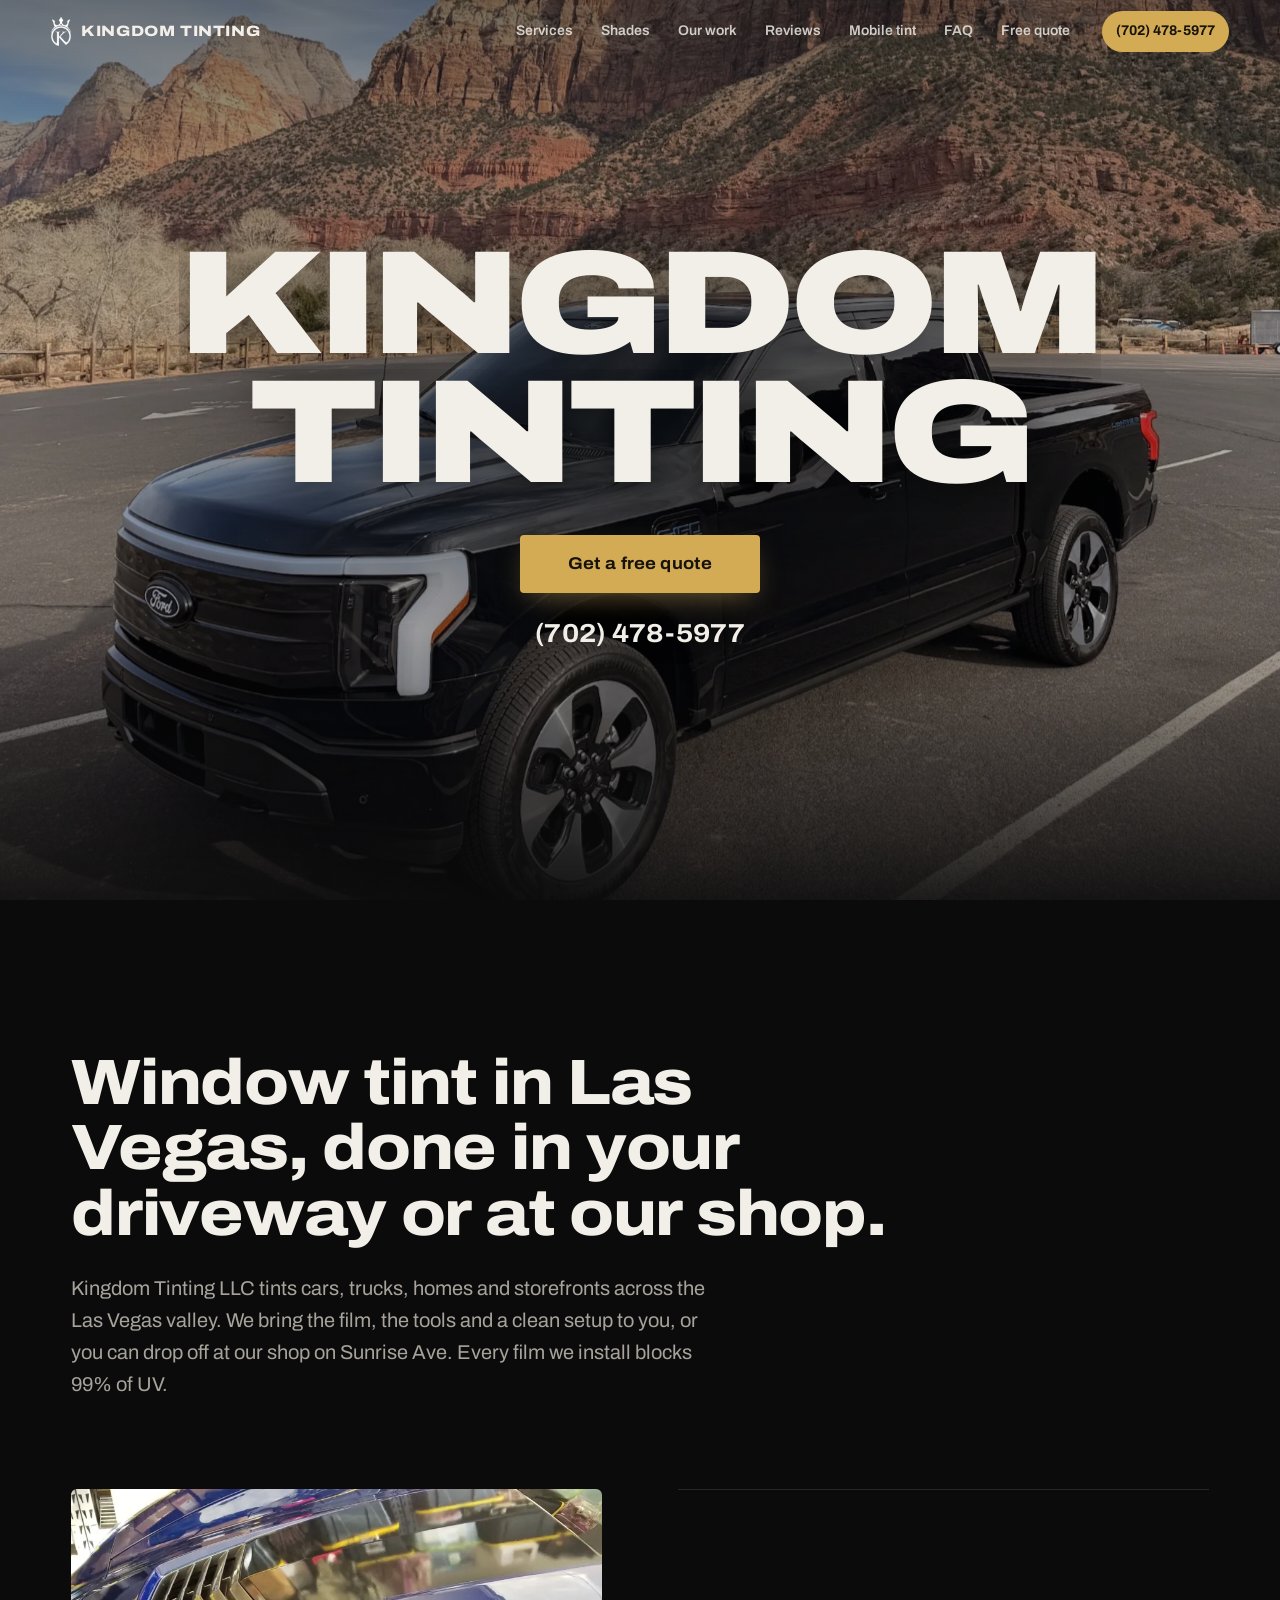
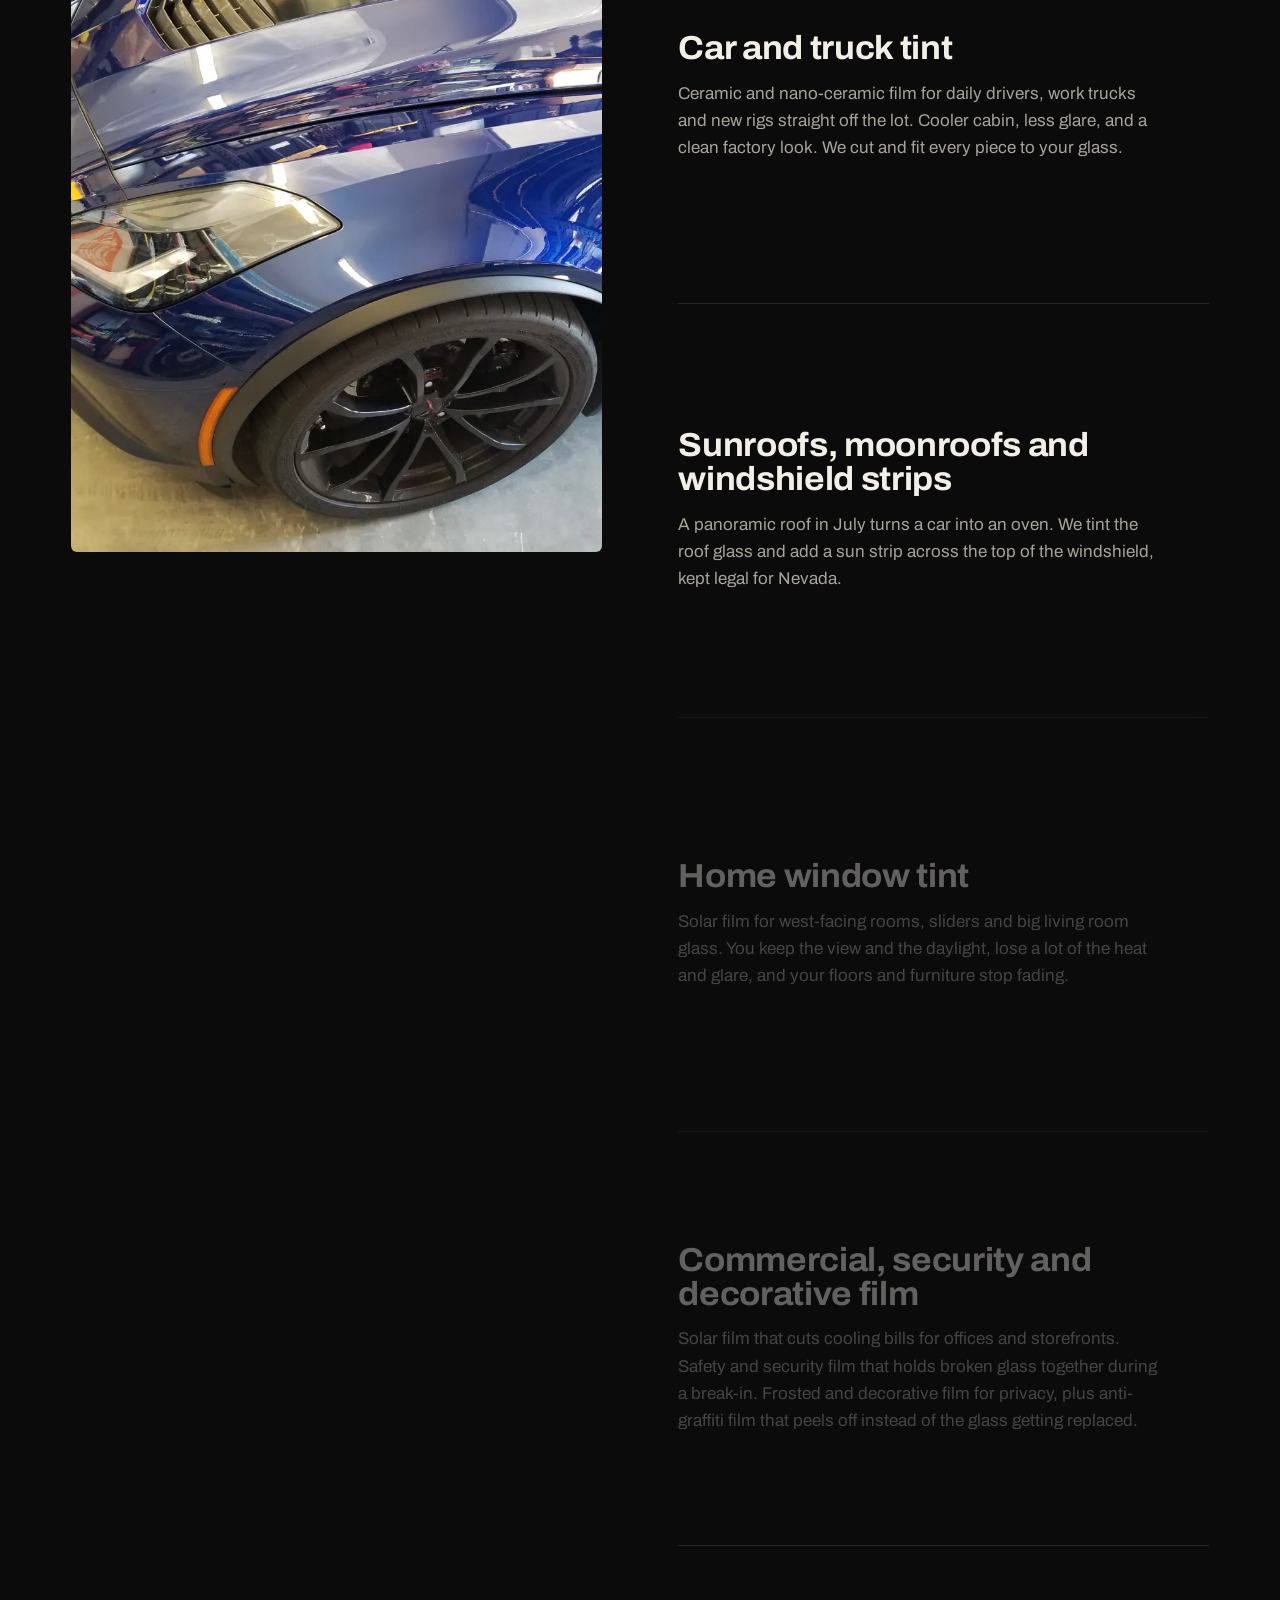
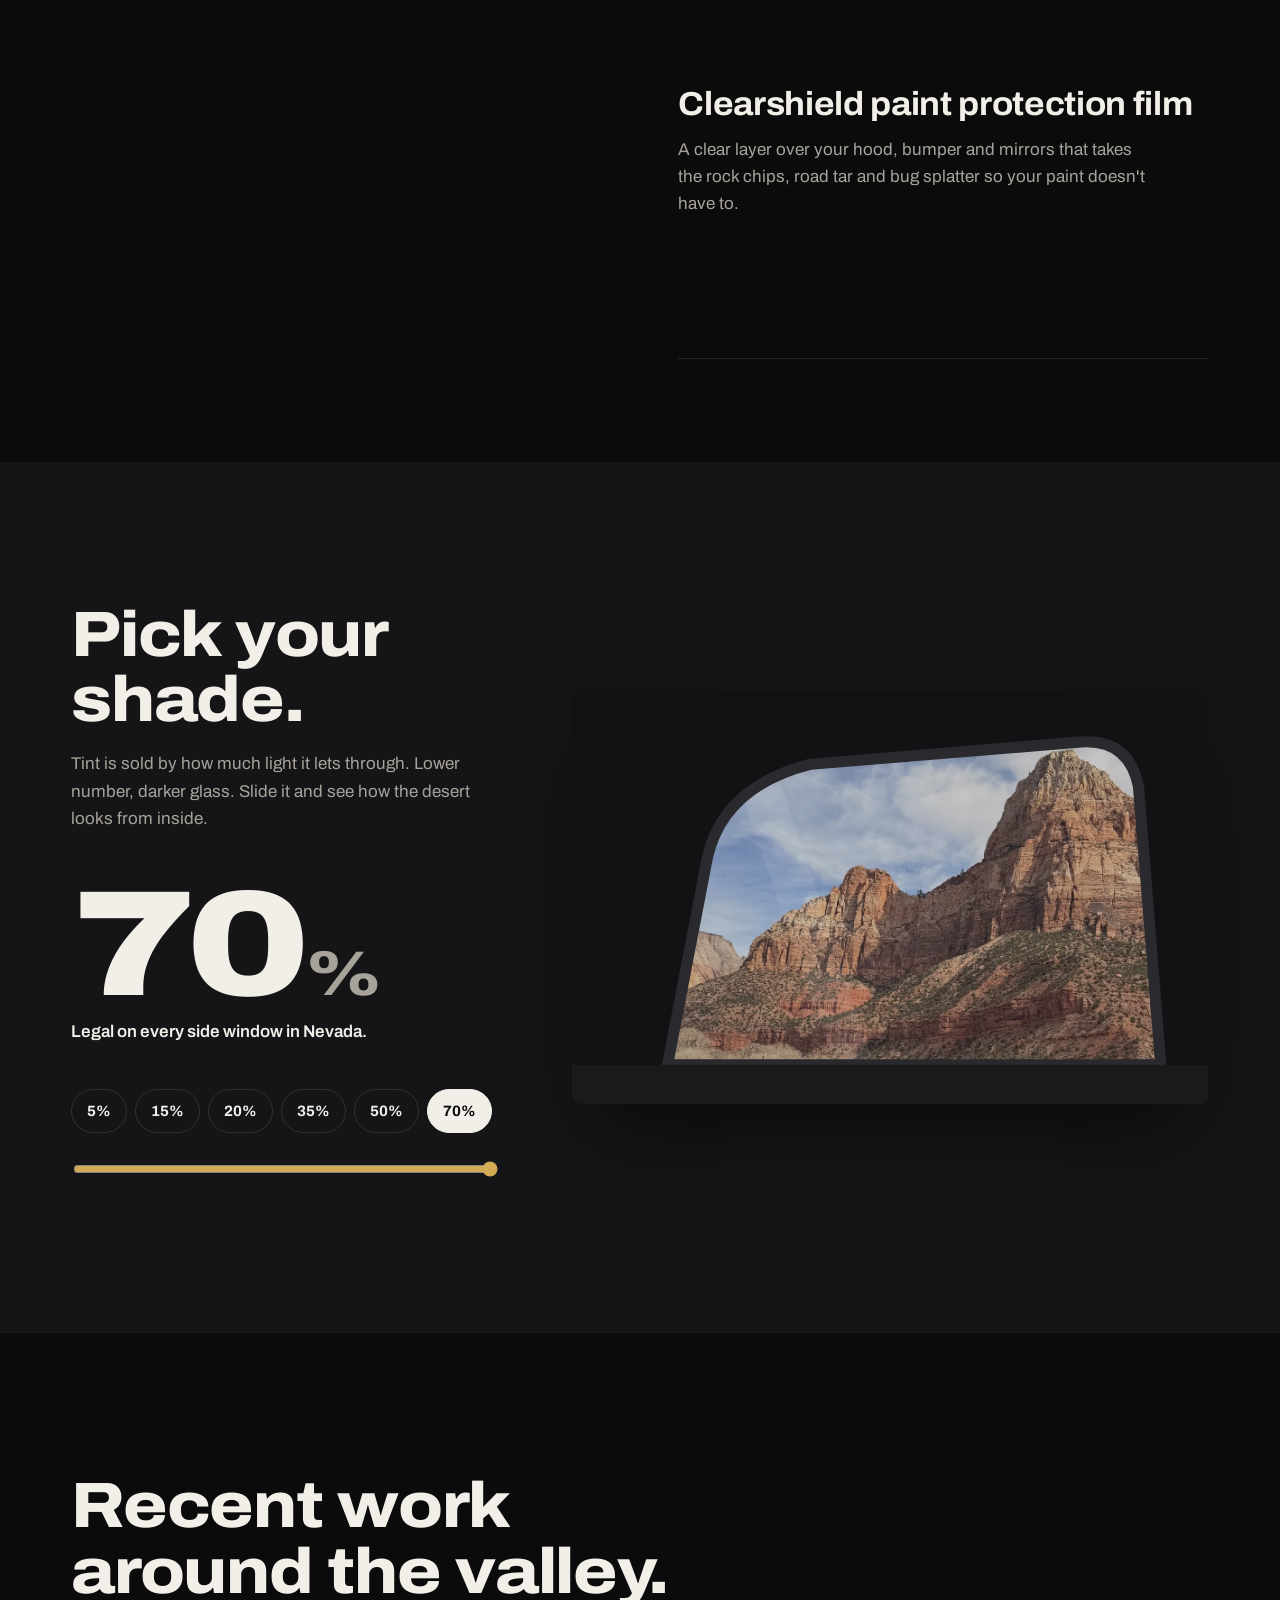
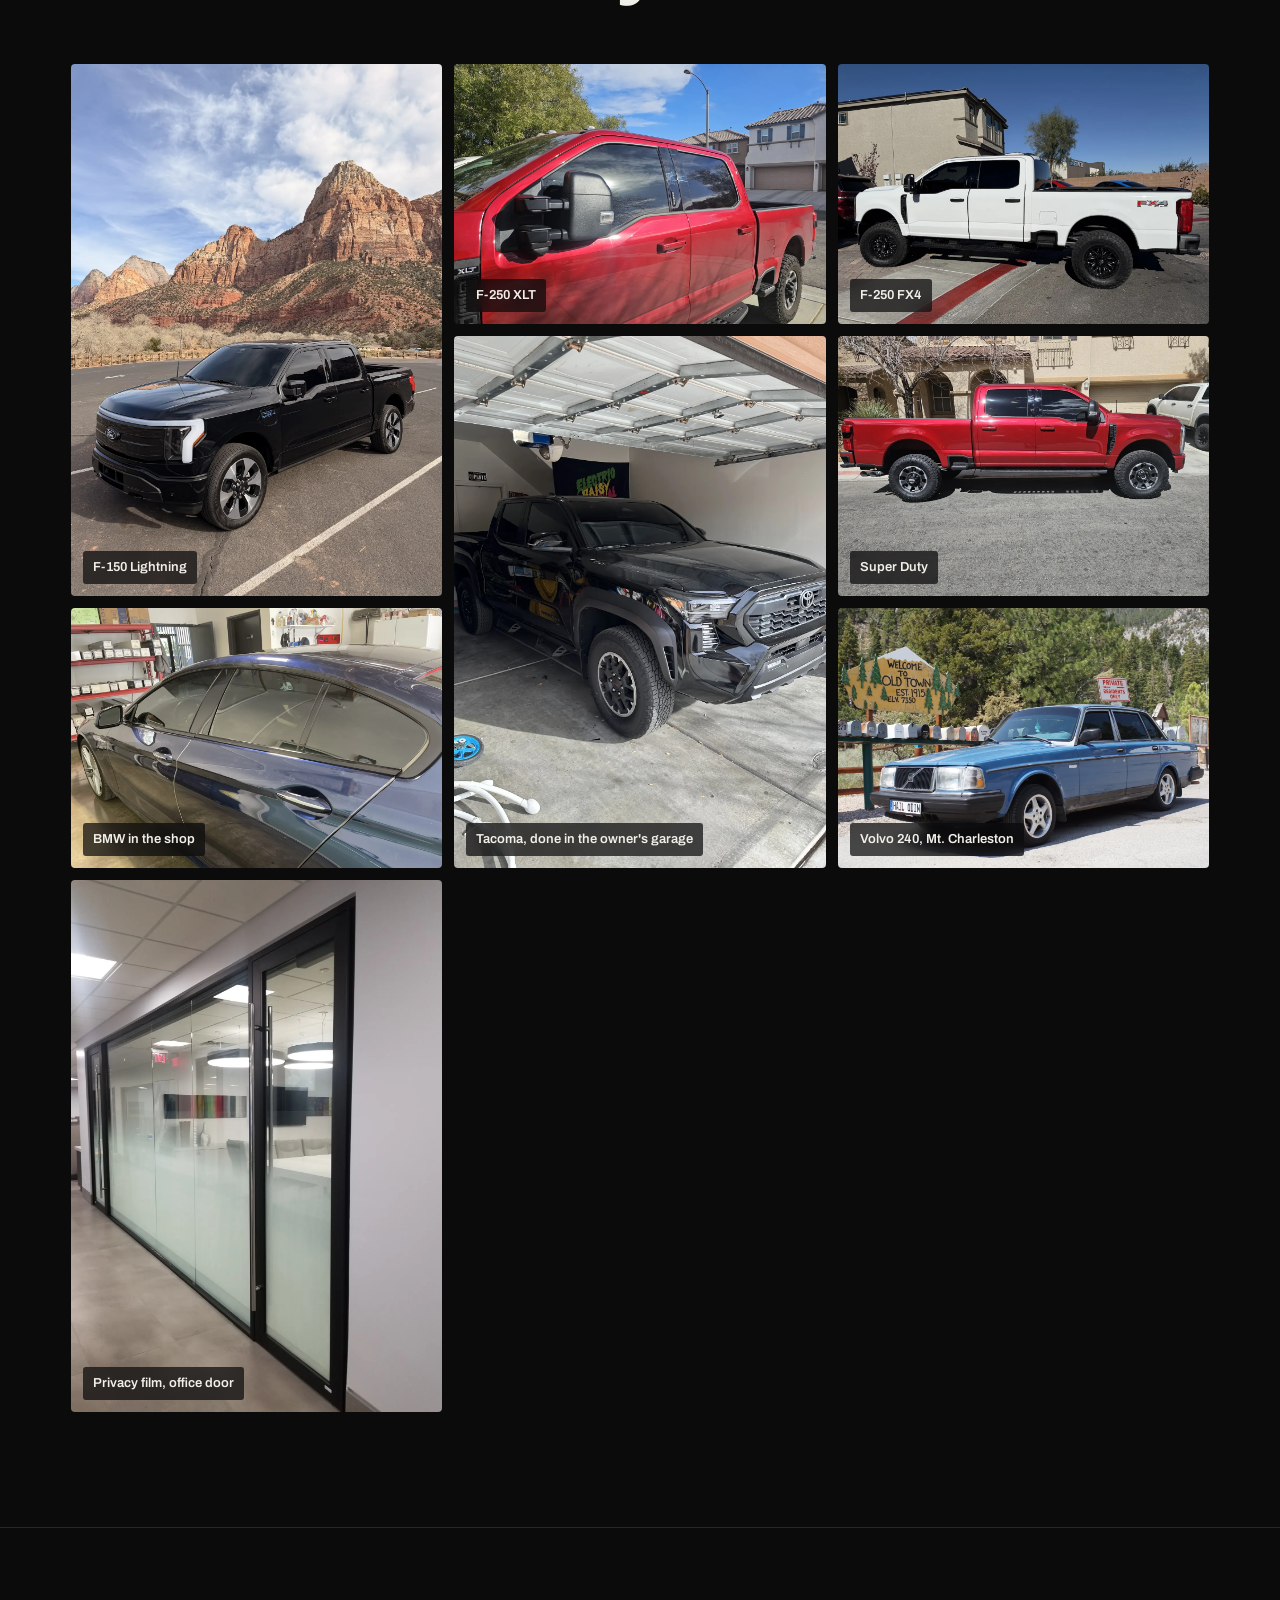
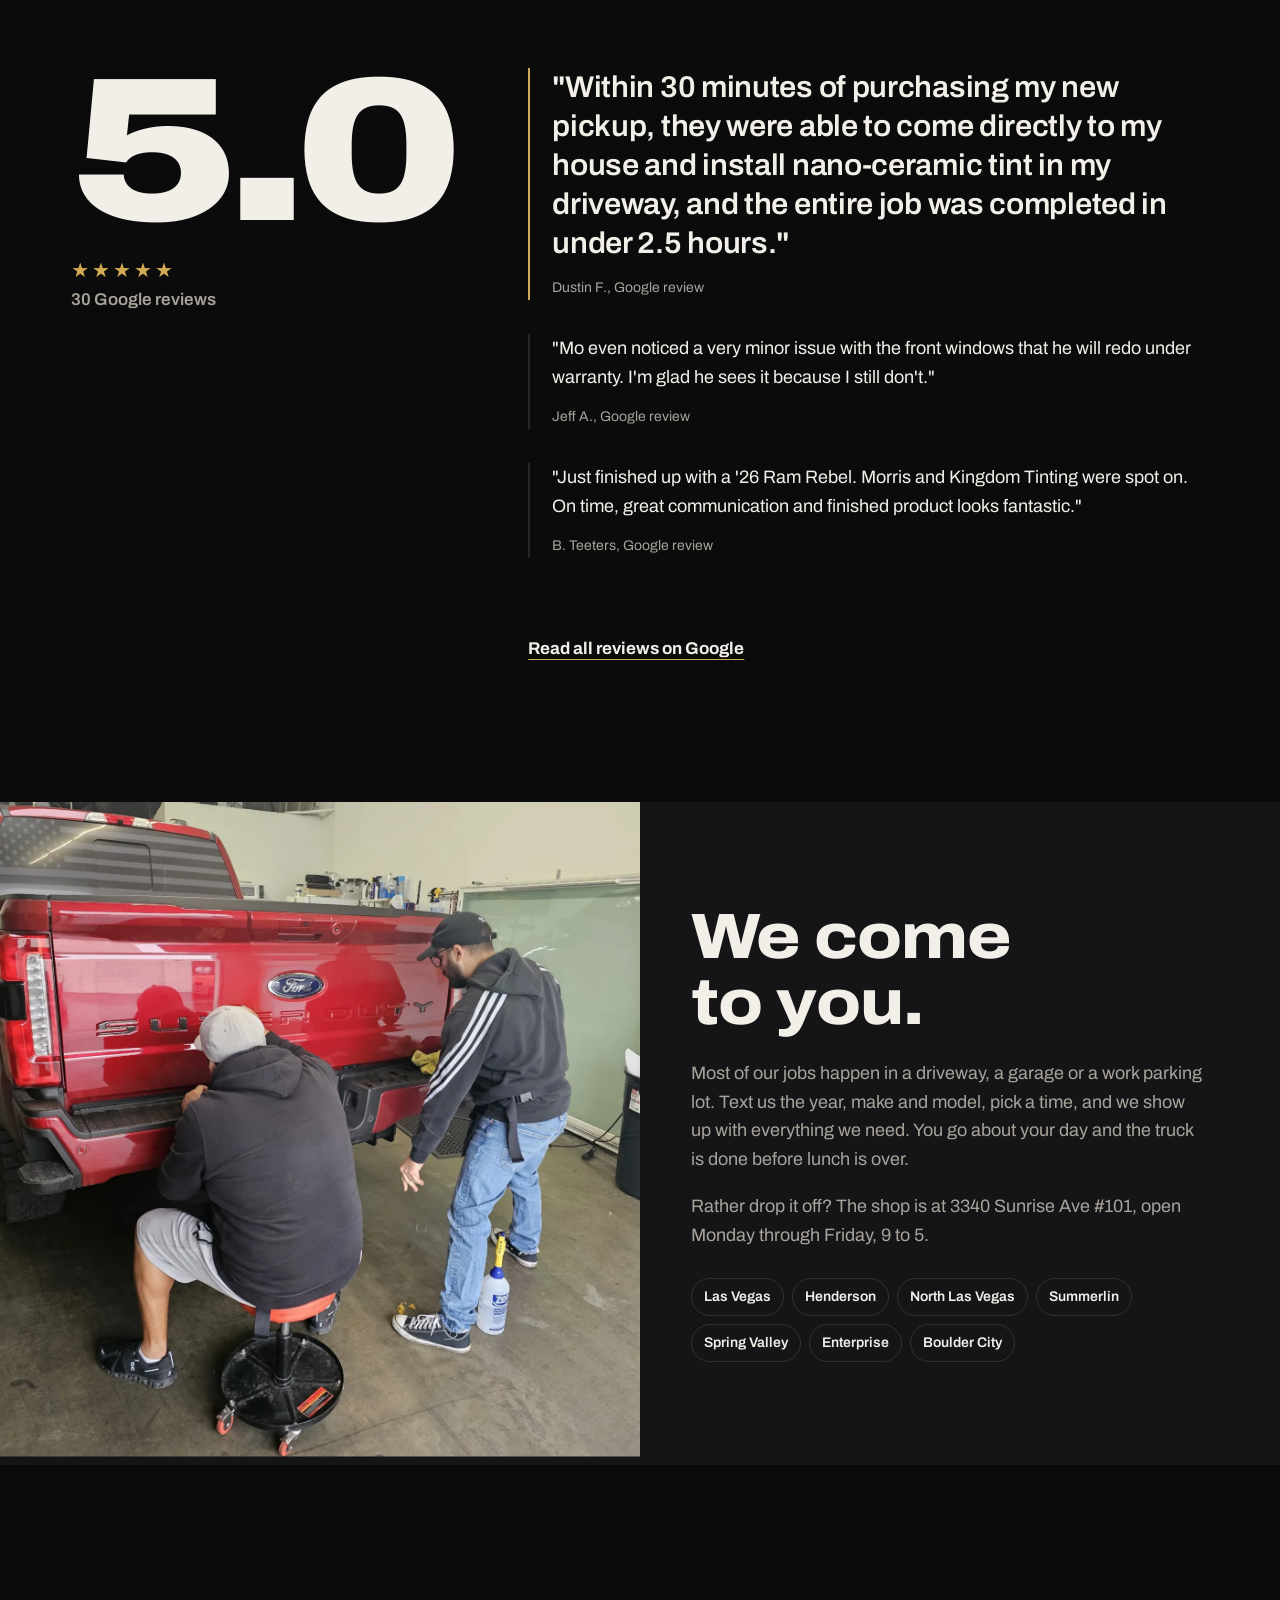
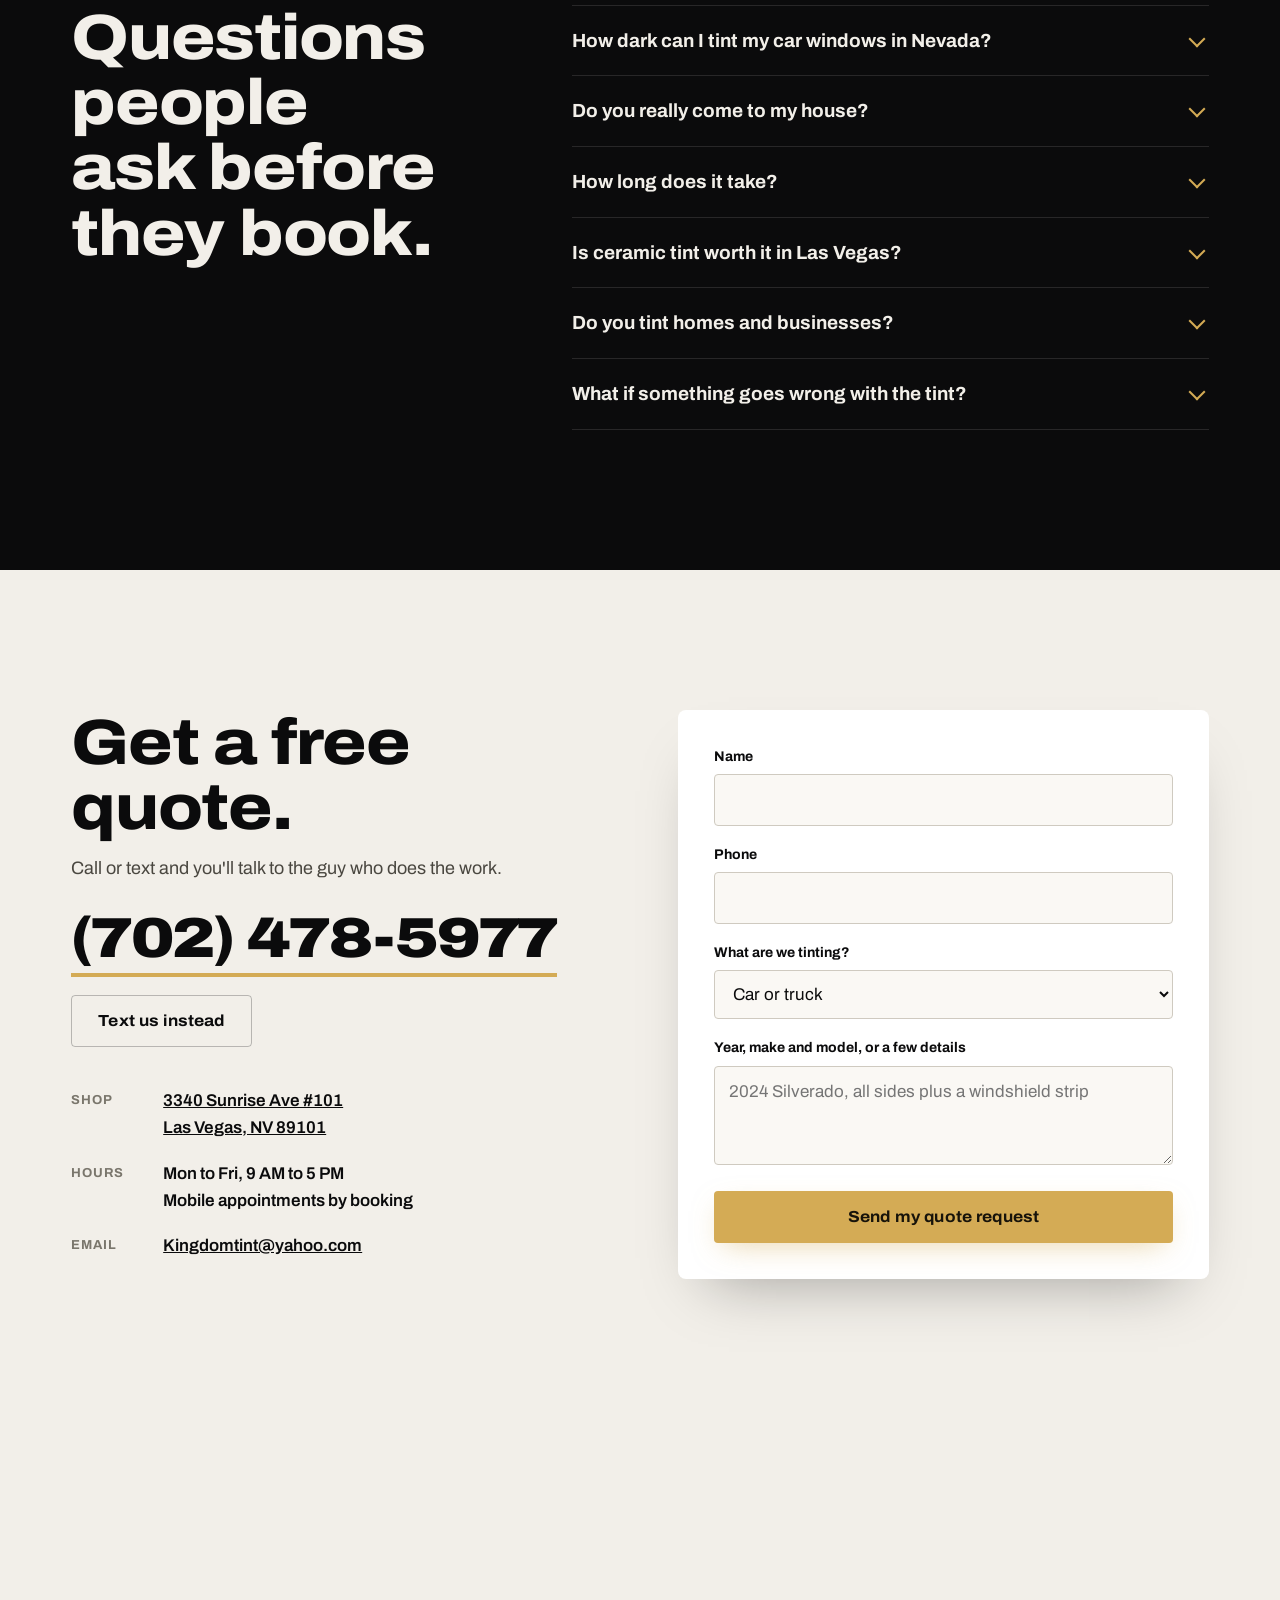
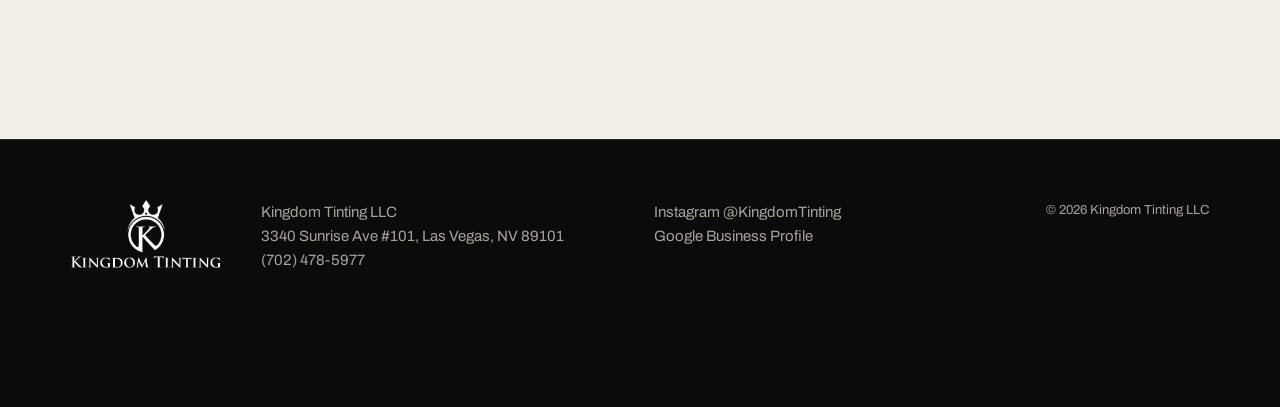
==== commit 1934238b: "Reset tab row when back at the top Co-Authored-By: Claude Opus 5.5 <noreply@anthropic.com>" ====
--- a/index.html
+++ b/index.html
@@ -387,6 +387,6 @@
   <a href="#quote" class="dock-quote">Free quote</a>
 </div>
 
-<script src="script.js?v=1" defer></script>
+<script src="script.js?v=2" defer></script>
 </body>
 </html>
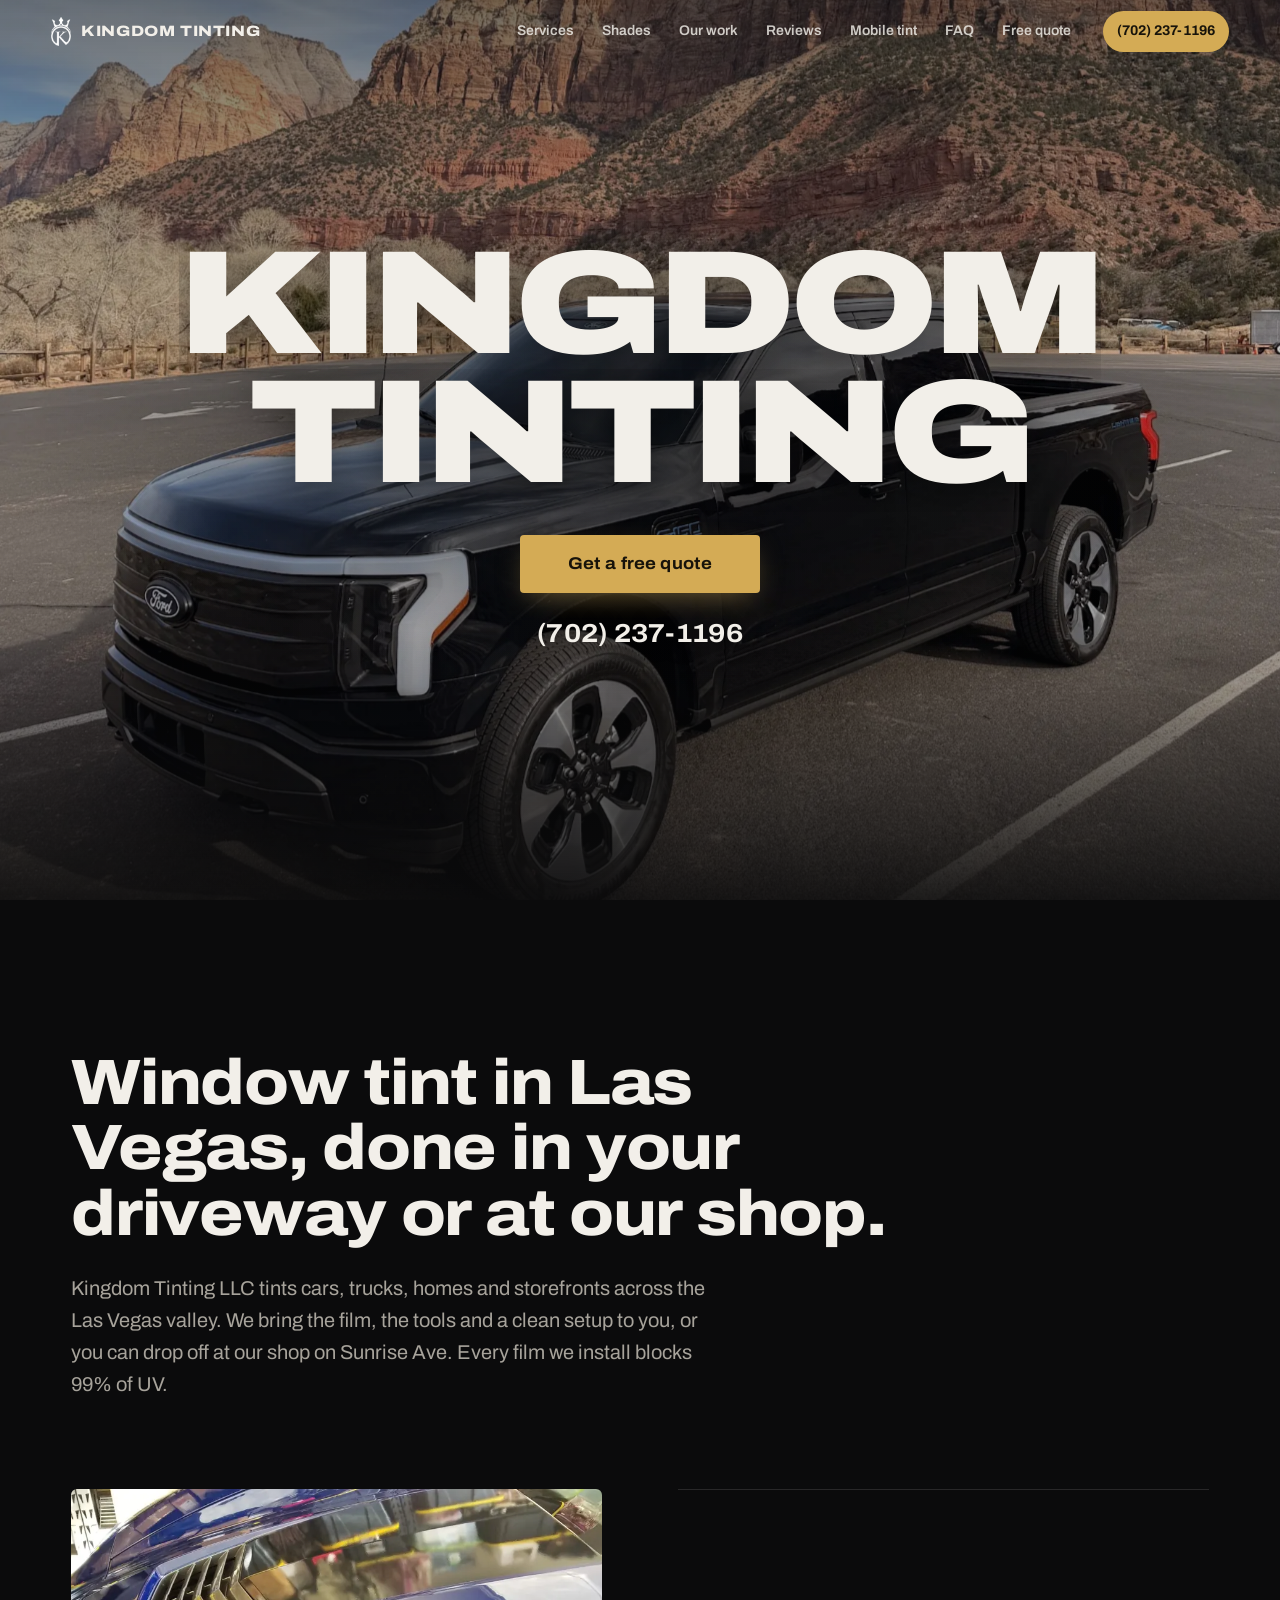
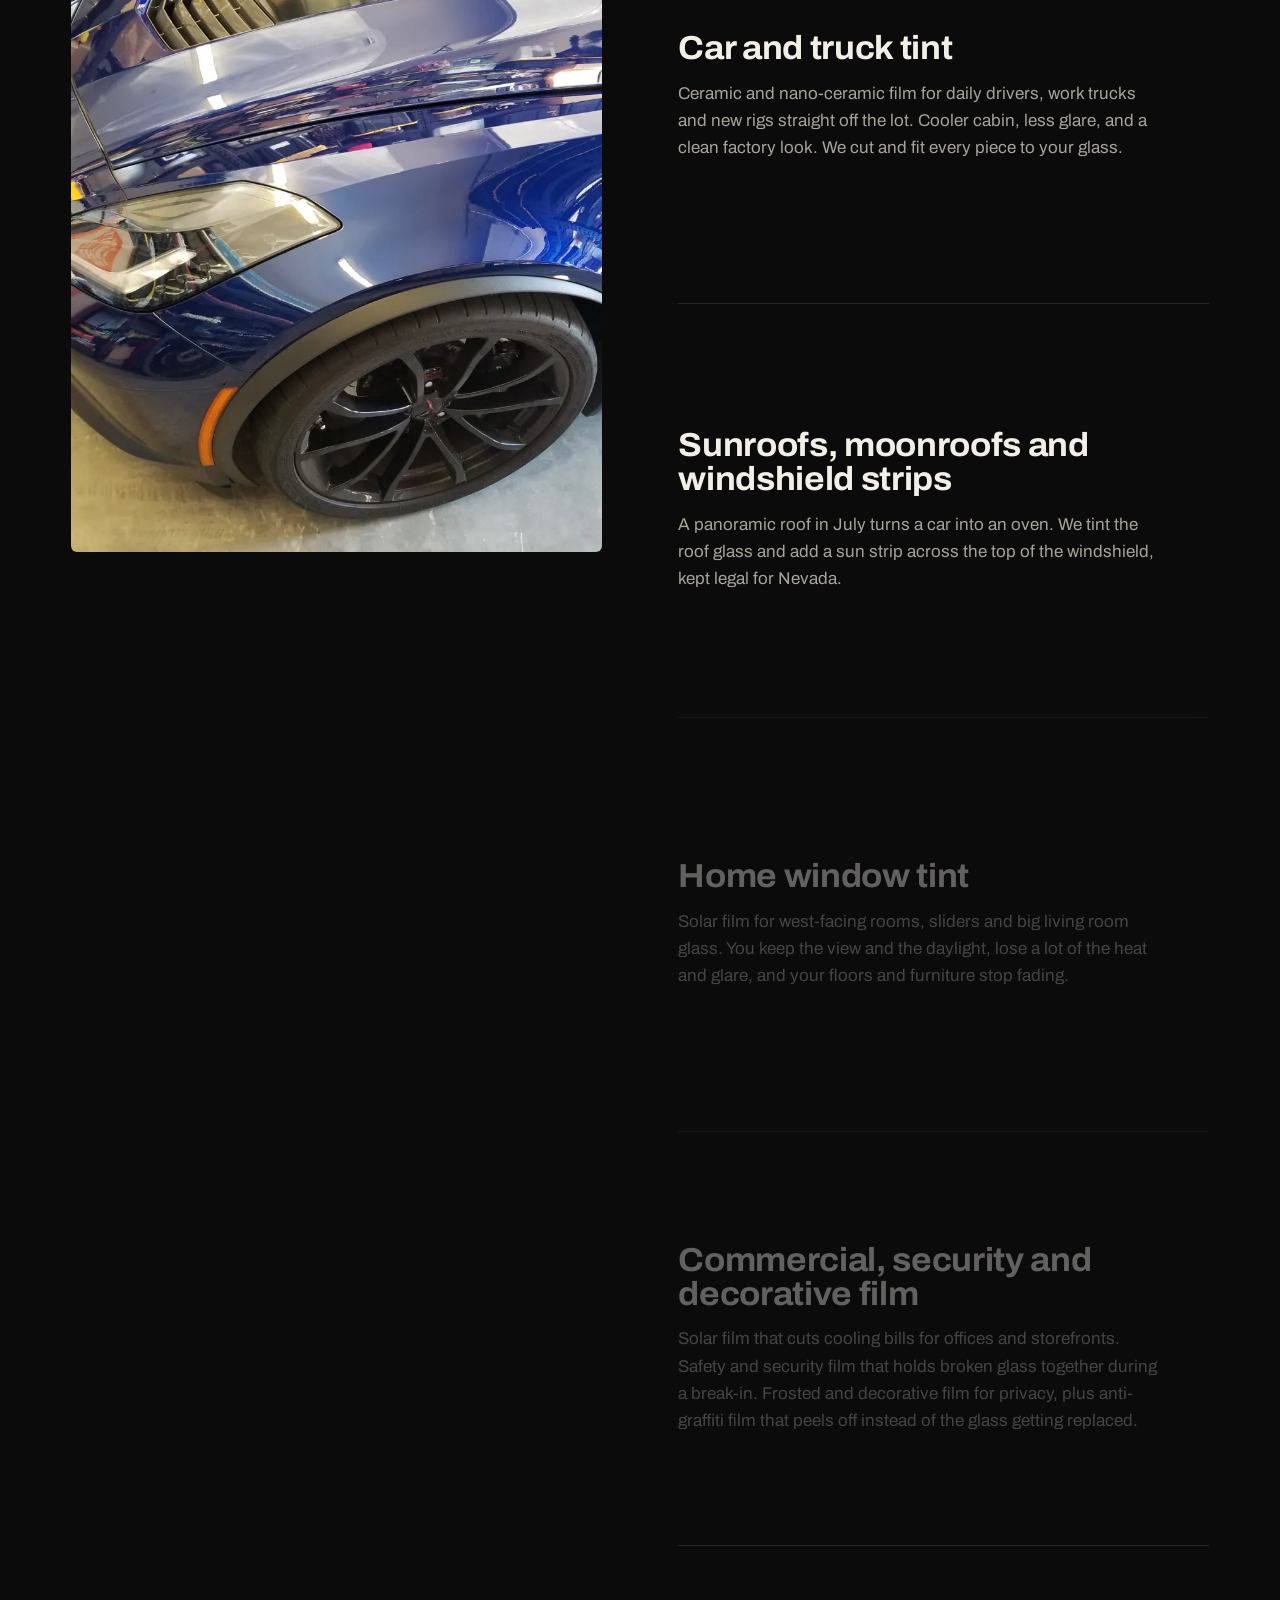
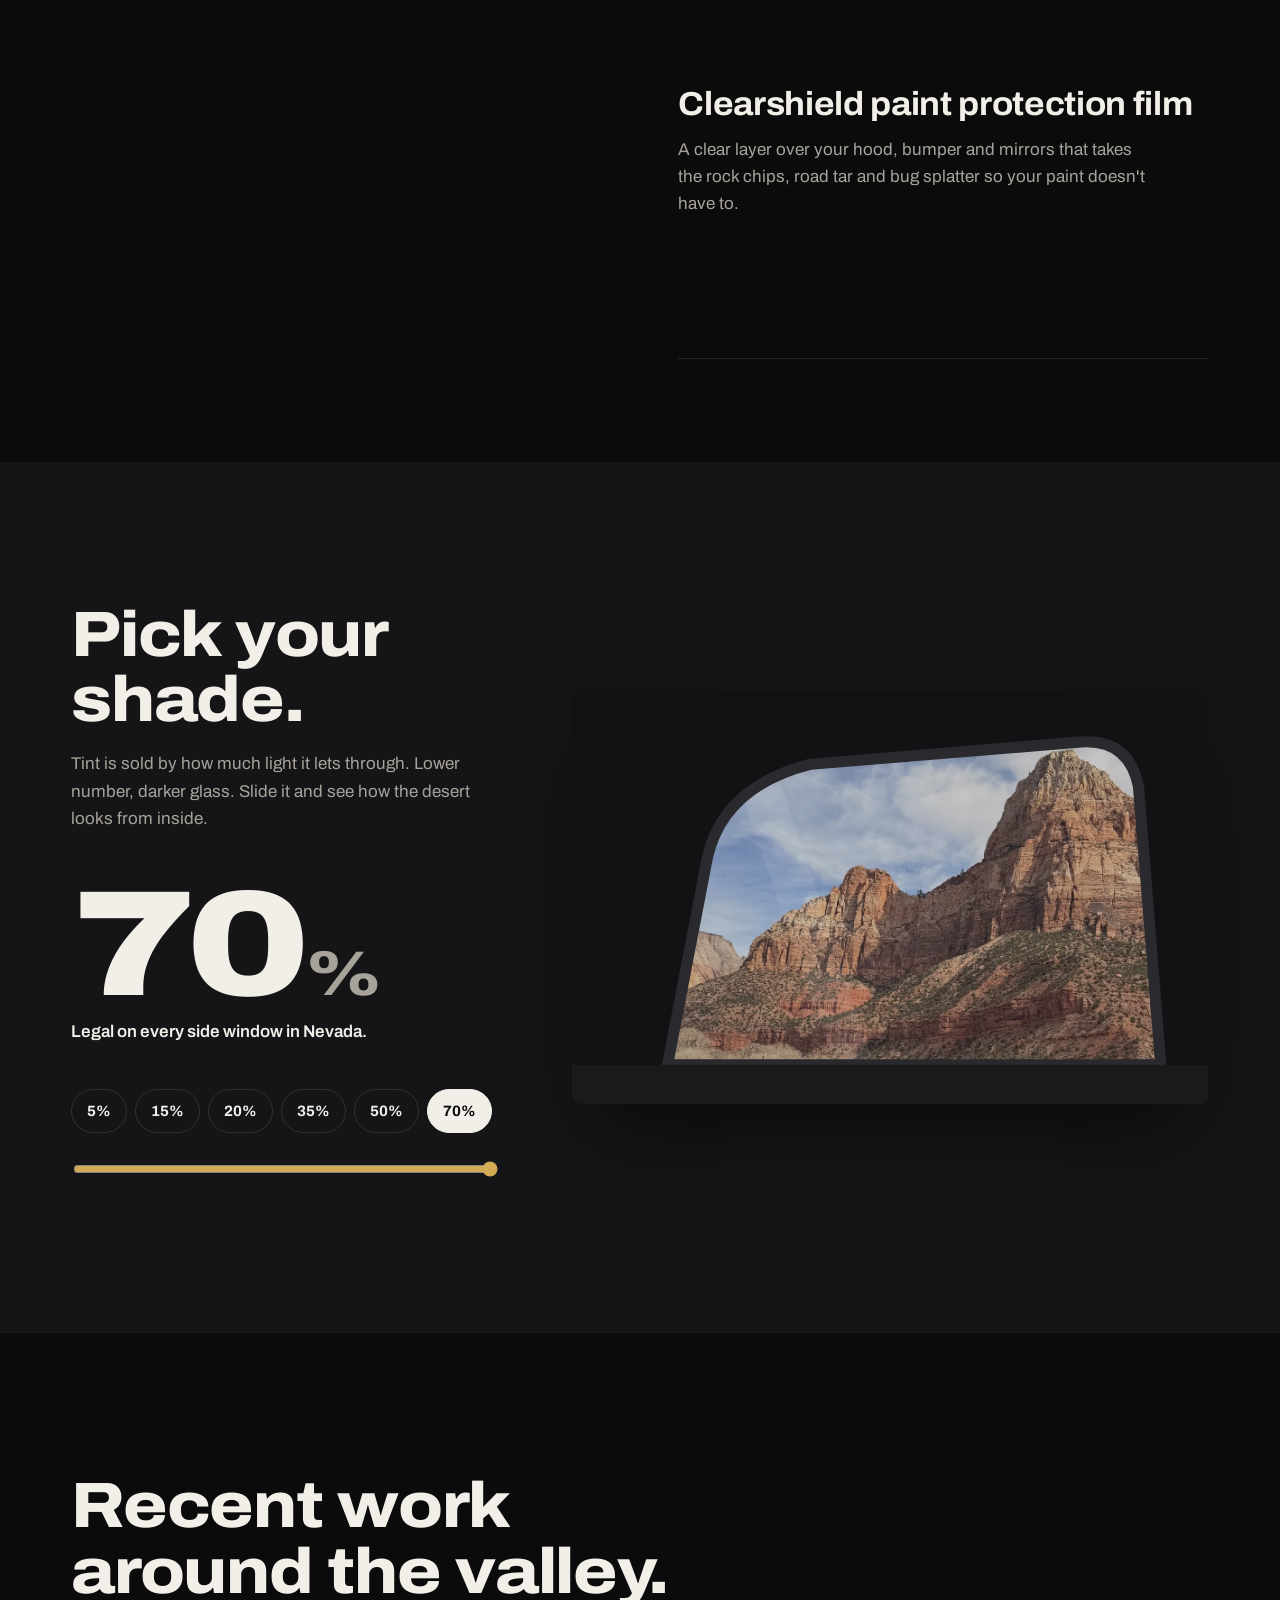
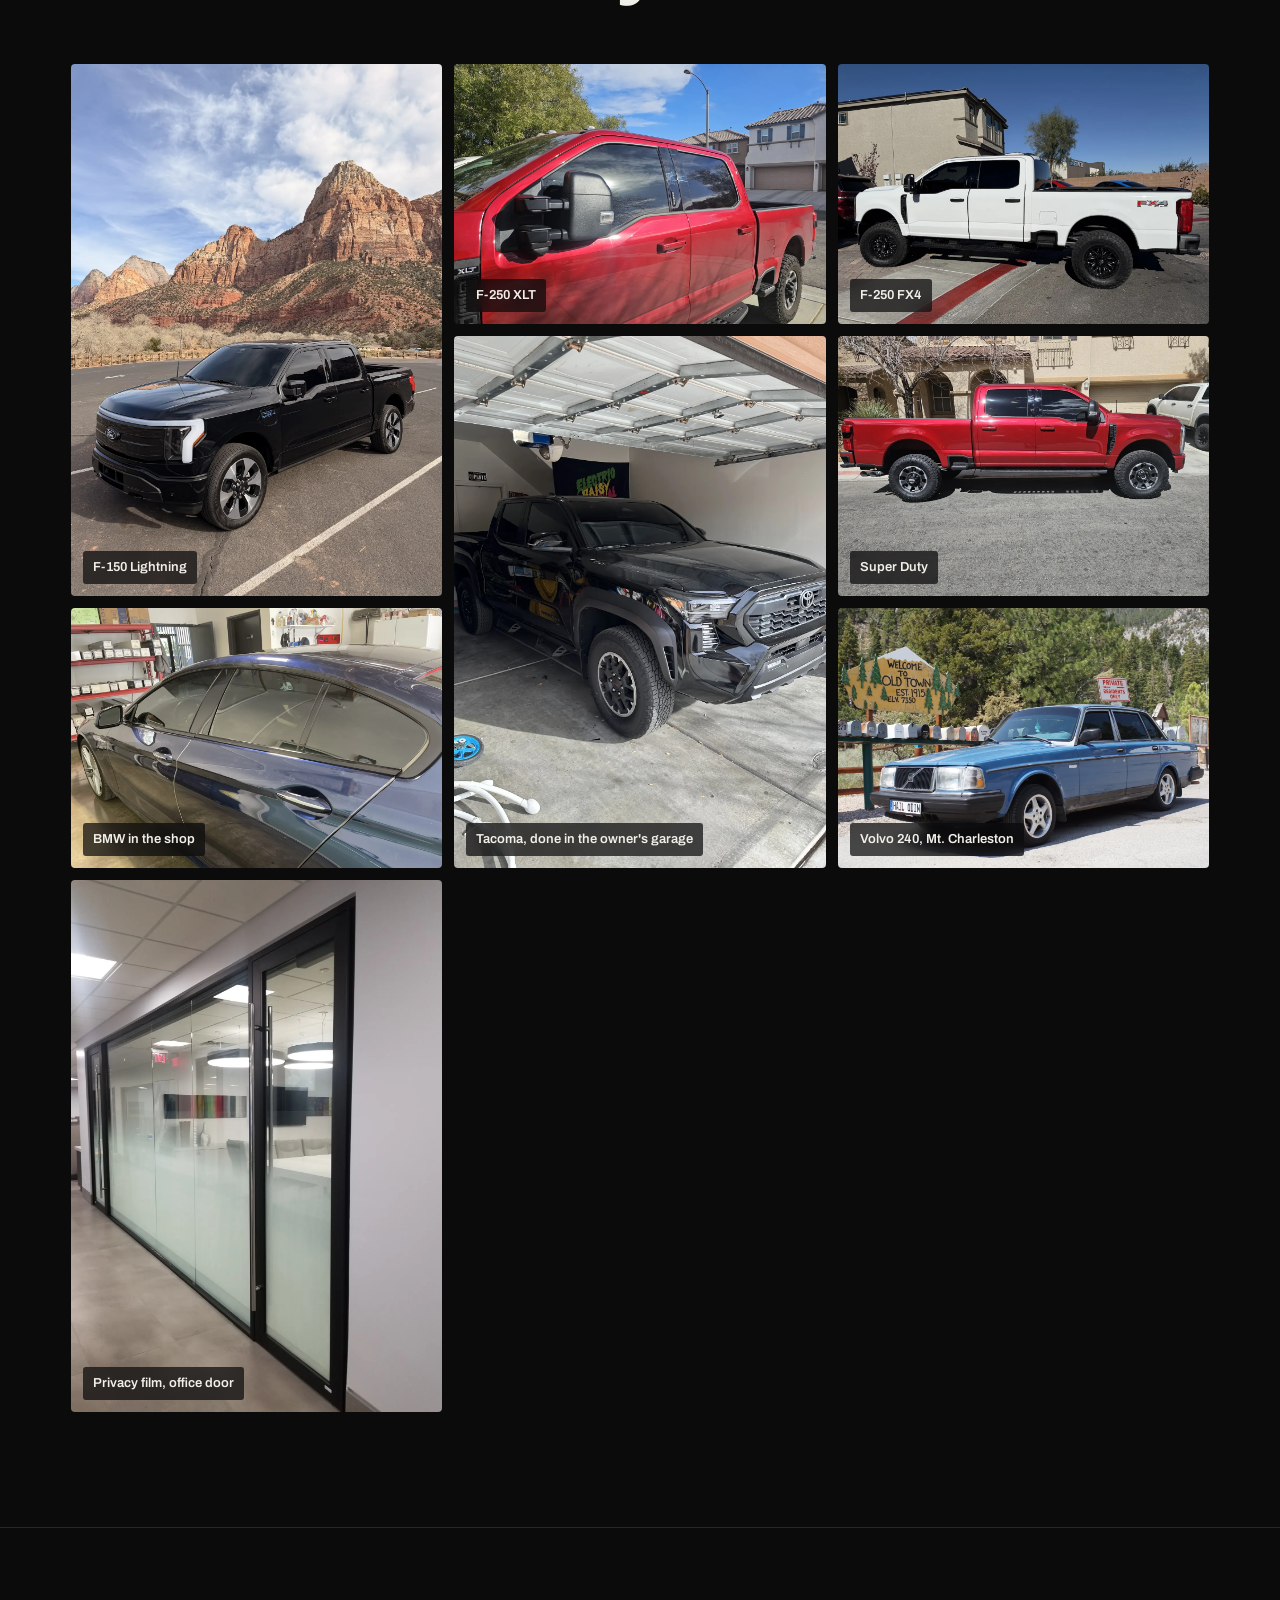
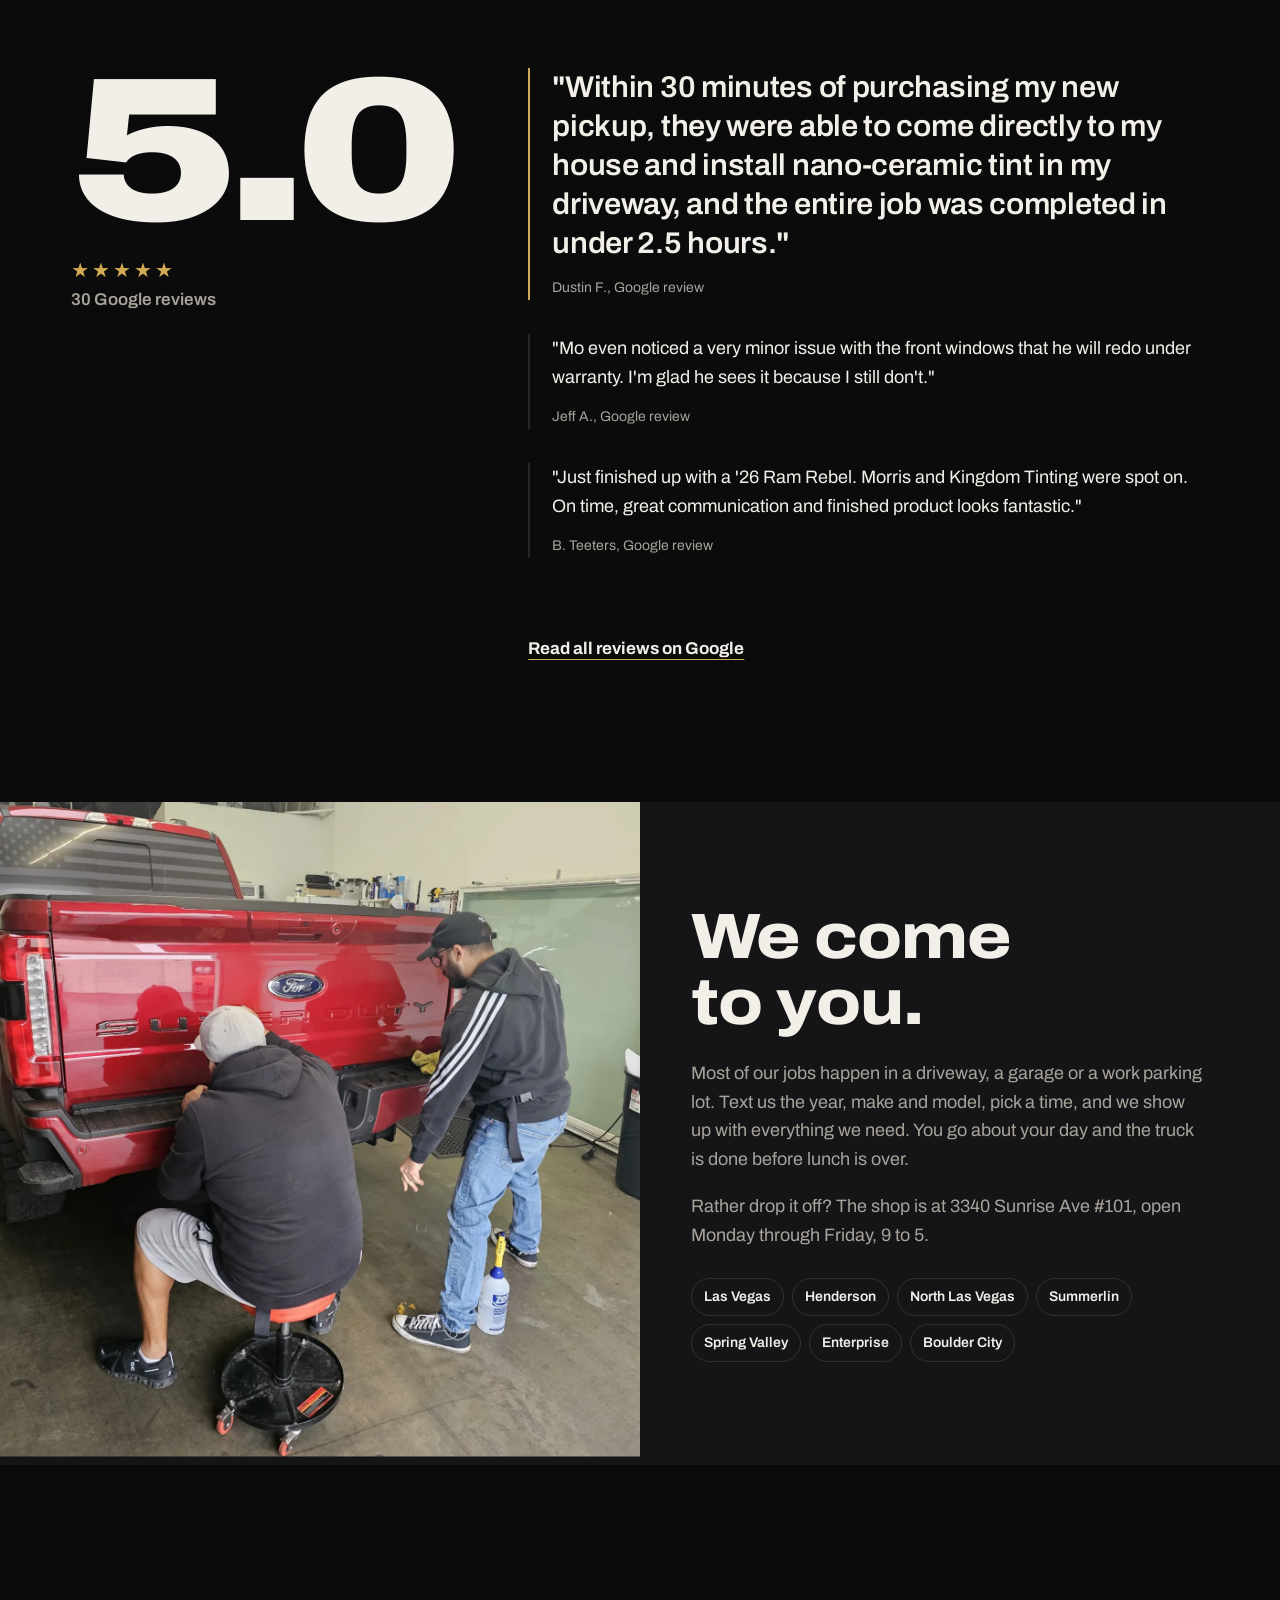
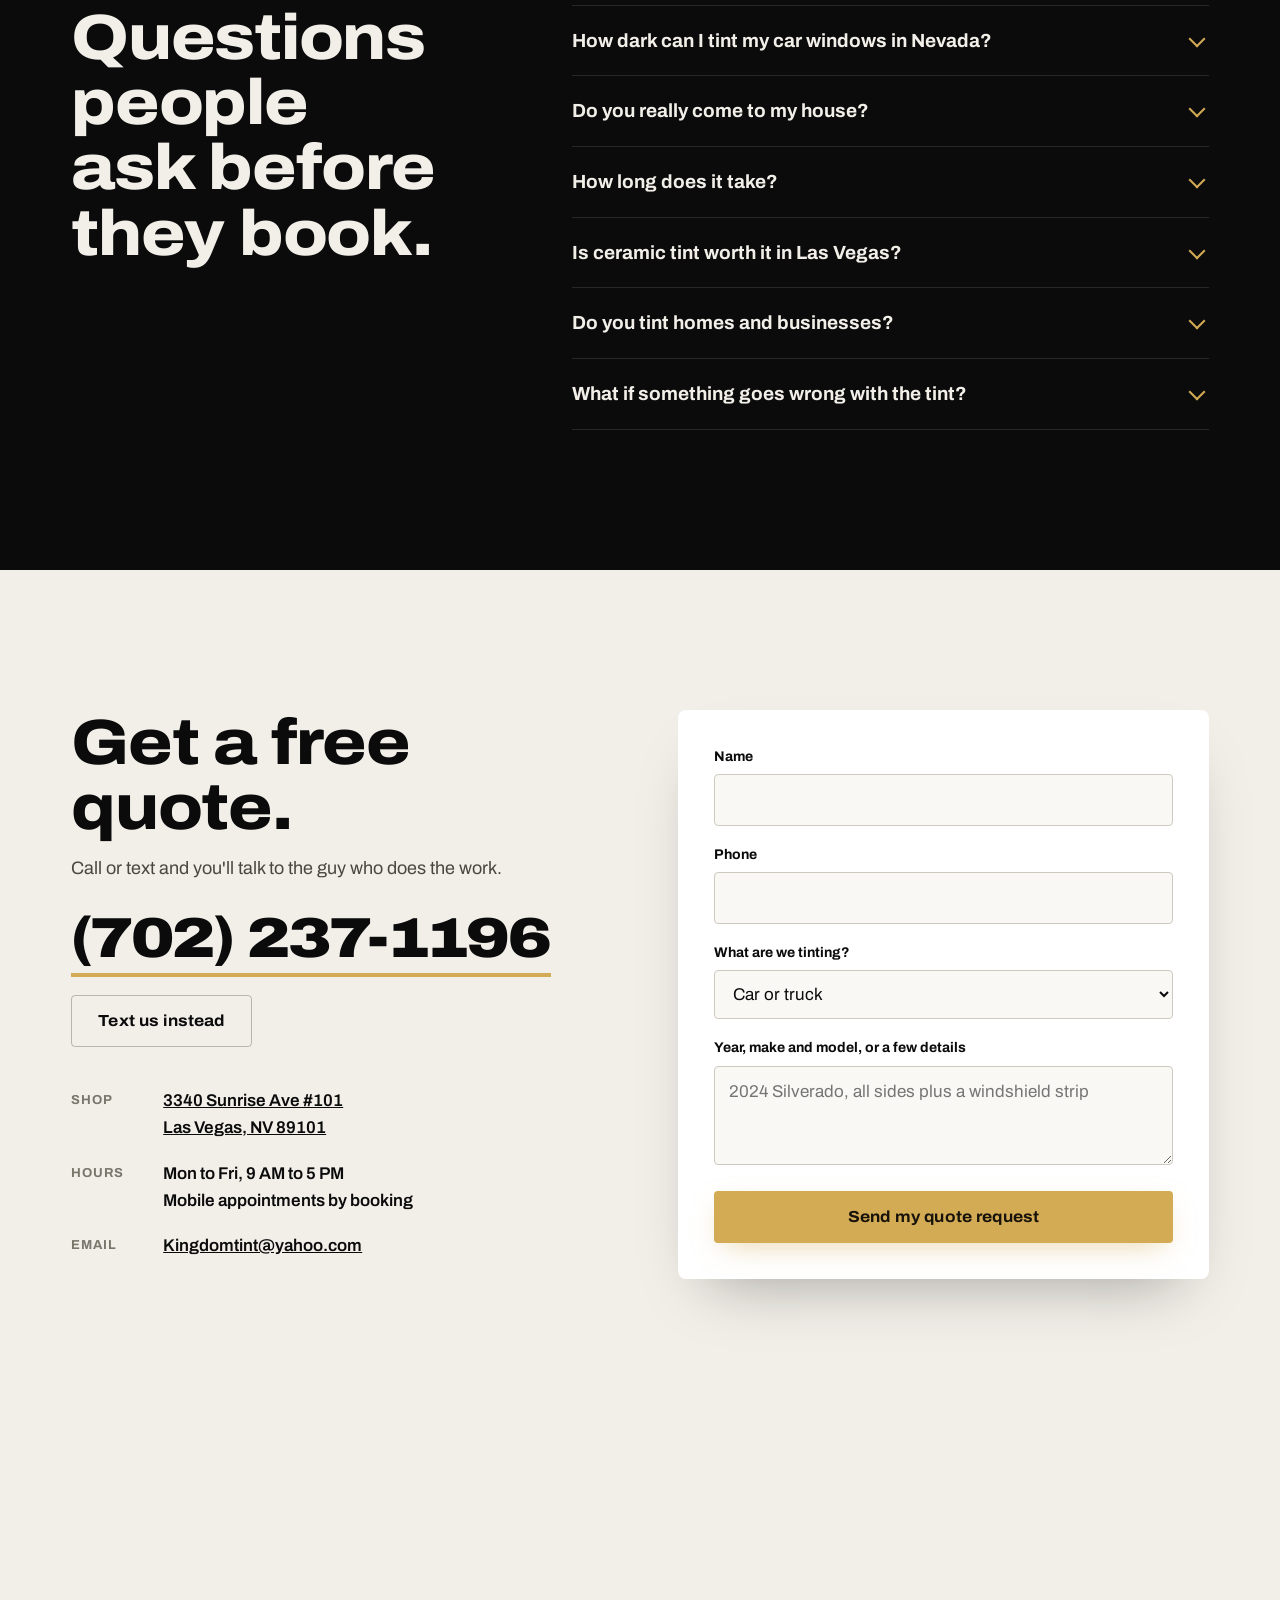
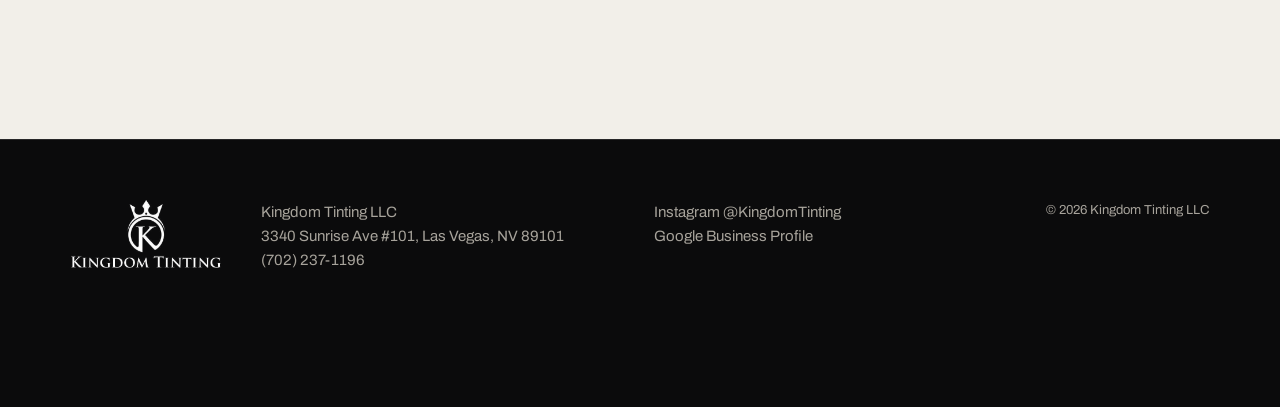
==== commit e0a68b6d: "Use 702-237-1196 as the business phone Co-Authored-By: Claude Opus 5.5 <noreply@anthropic.com>" ====
--- a/index.html
+++ b/index.html
@@ -4,12 +4,12 @@
 <meta charset="utf-8">
 <meta name="viewport" content="width=device-width, initial-scale=1, viewport-fit=cover">
 <title>Window Tinting Las Vegas | Mobile Car Tint | Kingdom Tinting LLC</title>
-<meta name="description" content="Kingdom Tinting LLC does ceramic car window tint, home and commercial window film in Las Vegas. Mobile service to your driveway or our Sunrise Ave shop. 5.0 stars on Google. Call (702) 478-5977 for a free quote.">
+<meta name="description" content="Kingdom Tinting LLC does ceramic car window tint, home and commercial window film in Las Vegas. Mobile service to your driveway or our Sunrise Ave shop. 5.0 stars on Google. Call (702) 237-1196 for a free quote.">
 <link rel="canonical" href="https://gcwebdesigner1-sudo.github.io/kingdom-tinting/">
 <meta name="theme-color" content="#0b0b0c">
 <meta property="og:type" content="website">
 <meta property="og:title" content="Kingdom Tinting LLC | Window Tinting in Las Vegas">
-<meta property="og:description" content="Ceramic car tint, home and business window film. We come to you. Call (702) 478-5977 for a free quote.">
+<meta property="og:description" content="Ceramic car tint, home and business window film. We come to you. Call (702) 237-1196 for a free quote.">
 <meta property="og:url" content="https://gcwebdesigner1-sudo.github.io/kingdom-tinting/">
 <meta property="og:image" content="https://gcwebdesigner1-sudo.github.io/kingdom-tinting/assets/og.jpg">
 <meta name="twitter:card" content="summary_large_image">
@@ -29,7 +29,7 @@
   "name": "Kingdom Tinting LLC",
   "description": "Window tinting service in Las Vegas, NV. Ceramic and nano-ceramic car tint, sunroof tint, residential and commercial window film, safety and security film, decorative film, anti-graffiti film and Clearshield paint protection film. Mobile service across the Las Vegas valley.",
   "url": "https://gcwebdesigner1-sudo.github.io/kingdom-tinting/",
-  "telephone": "+1-702-478-5977",
+  "telephone": "+1-702-237-1196",
   "email": "Kingdomtint@yahoo.com",
   "image": [
     "https://gcwebdesigner1-sudo.github.io/kingdom-tinting/assets/og.jpg",
@@ -125,7 +125,7 @@
       <li><a href="#quote">Free quote</a></li>
     </ul>
   </nav>
-  <a class="nav-call" href="tel:+17024785977">(702) 478-5977</a>
+  <a class="nav-call" href="tel:+17022371196">(702) 237-1196</a>
 </header>
 
 <main>
@@ -141,7 +141,7 @@
     <h1><span class="h1-top">Kingdom</span> <span class="h1-bot">Tinting</span><span class="sr-only">, window tinting in Las Vegas, NV</span></h1>
     <div class="hero-actions">
       <a class="btn btn-gold" href="#quote">Get a free quote</a>
-      <a class="hero-phone" href="tel:+17024785977">(702) 478-5977</a>
+      <a class="hero-phone" href="tel:+17022371196">(702) 237-1196</a>
     </div>
   </div>
 </section>
@@ -325,9 +325,9 @@
     <div class="quote-call">
       <h2>Get a free quote.</h2>
       <p>Call or text and you'll talk to the guy who does the work.</p>
-      <a class="big-phone" href="tel:+17024785977">(702) 478-5977</a>
+      <a class="big-phone" href="tel:+17022371196">(702) 237-1196</a>
       <div class="quote-alt">
-        <a class="btn btn-ghost" href="sms:+17024785977">Text us instead</a>
+        <a class="btn btn-ghost" href="sms:+17022371196">Text us instead</a>
       </div>
       <dl class="nap">
         <div><dt>Shop</dt><dd><a href="https://maps.google.com/?cid=6259194592726112681" target="_blank" rel="noopener">3340 Sunrise Ave #101<br>Las Vegas, NV 89101</a></dd></div>
@@ -376,14 +376,14 @@
 <footer class="foot">
   <div class="wrap foot-wrap">
     <img src="assets/logo-white.png" alt="Kingdom Tinting" width="208" height="94" loading="lazy">
-    <p>Kingdom Tinting LLC<br>3340 Sunrise Ave #101, Las Vegas, NV 89101<br><a href="tel:+17024785977">(702) 478-5977</a></p>
+    <p>Kingdom Tinting LLC<br>3340 Sunrise Ave #101, Las Vegas, NV 89101<br><a href="tel:+17022371196">(702) 237-1196</a></p>
     <p><a href="https://www.instagram.com/kingdomtinting/" target="_blank" rel="noopener">Instagram @KingdomTinting</a><br><a href="https://maps.google.com/?cid=6259194592726112681" target="_blank" rel="noopener">Google Business Profile</a></p>
     <p class="fine">&copy; 2026 Kingdom Tinting LLC</p>
   </div>
 </footer>
 
 <div class="dock" id="dock">
-  <a href="tel:+17024785977" class="dock-call">Call</a>
+  <a href="tel:+17022371196" class="dock-call">Call</a>
   <a href="#quote" class="dock-quote">Free quote</a>
 </div>
 
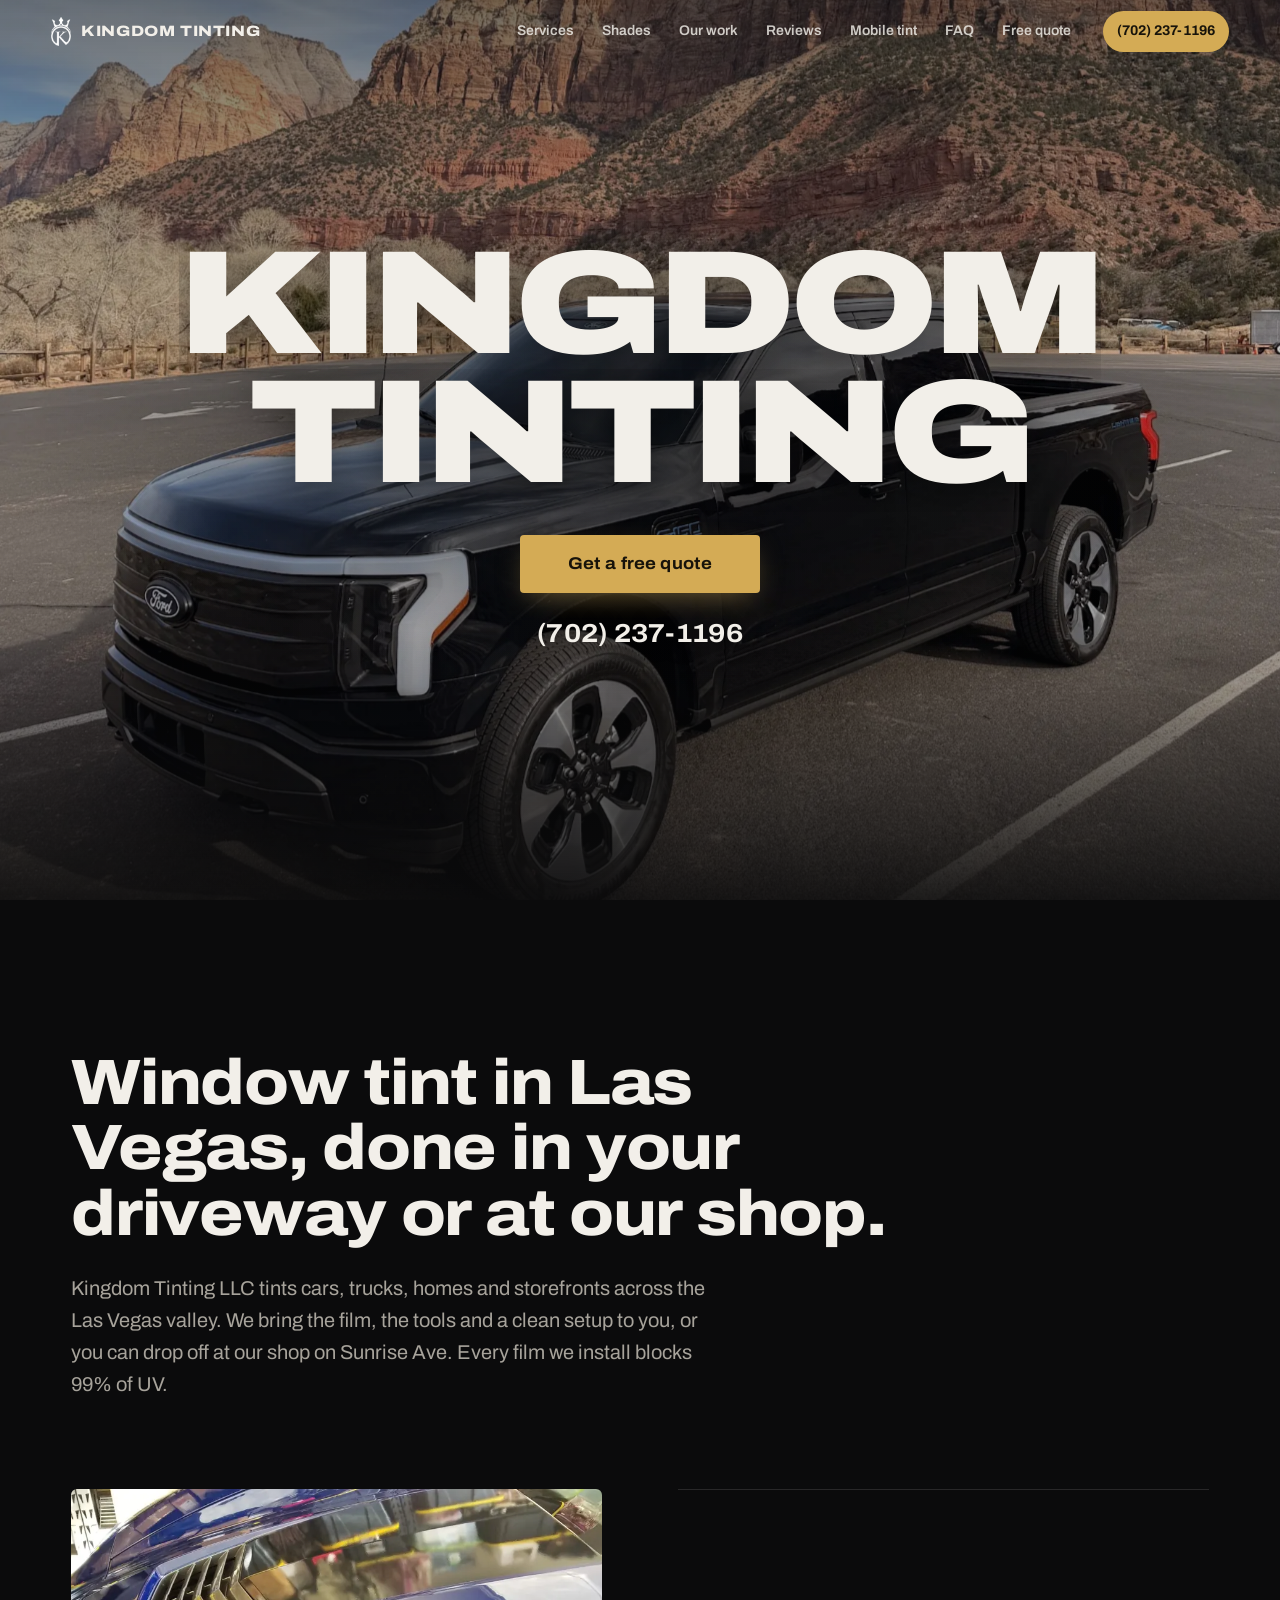
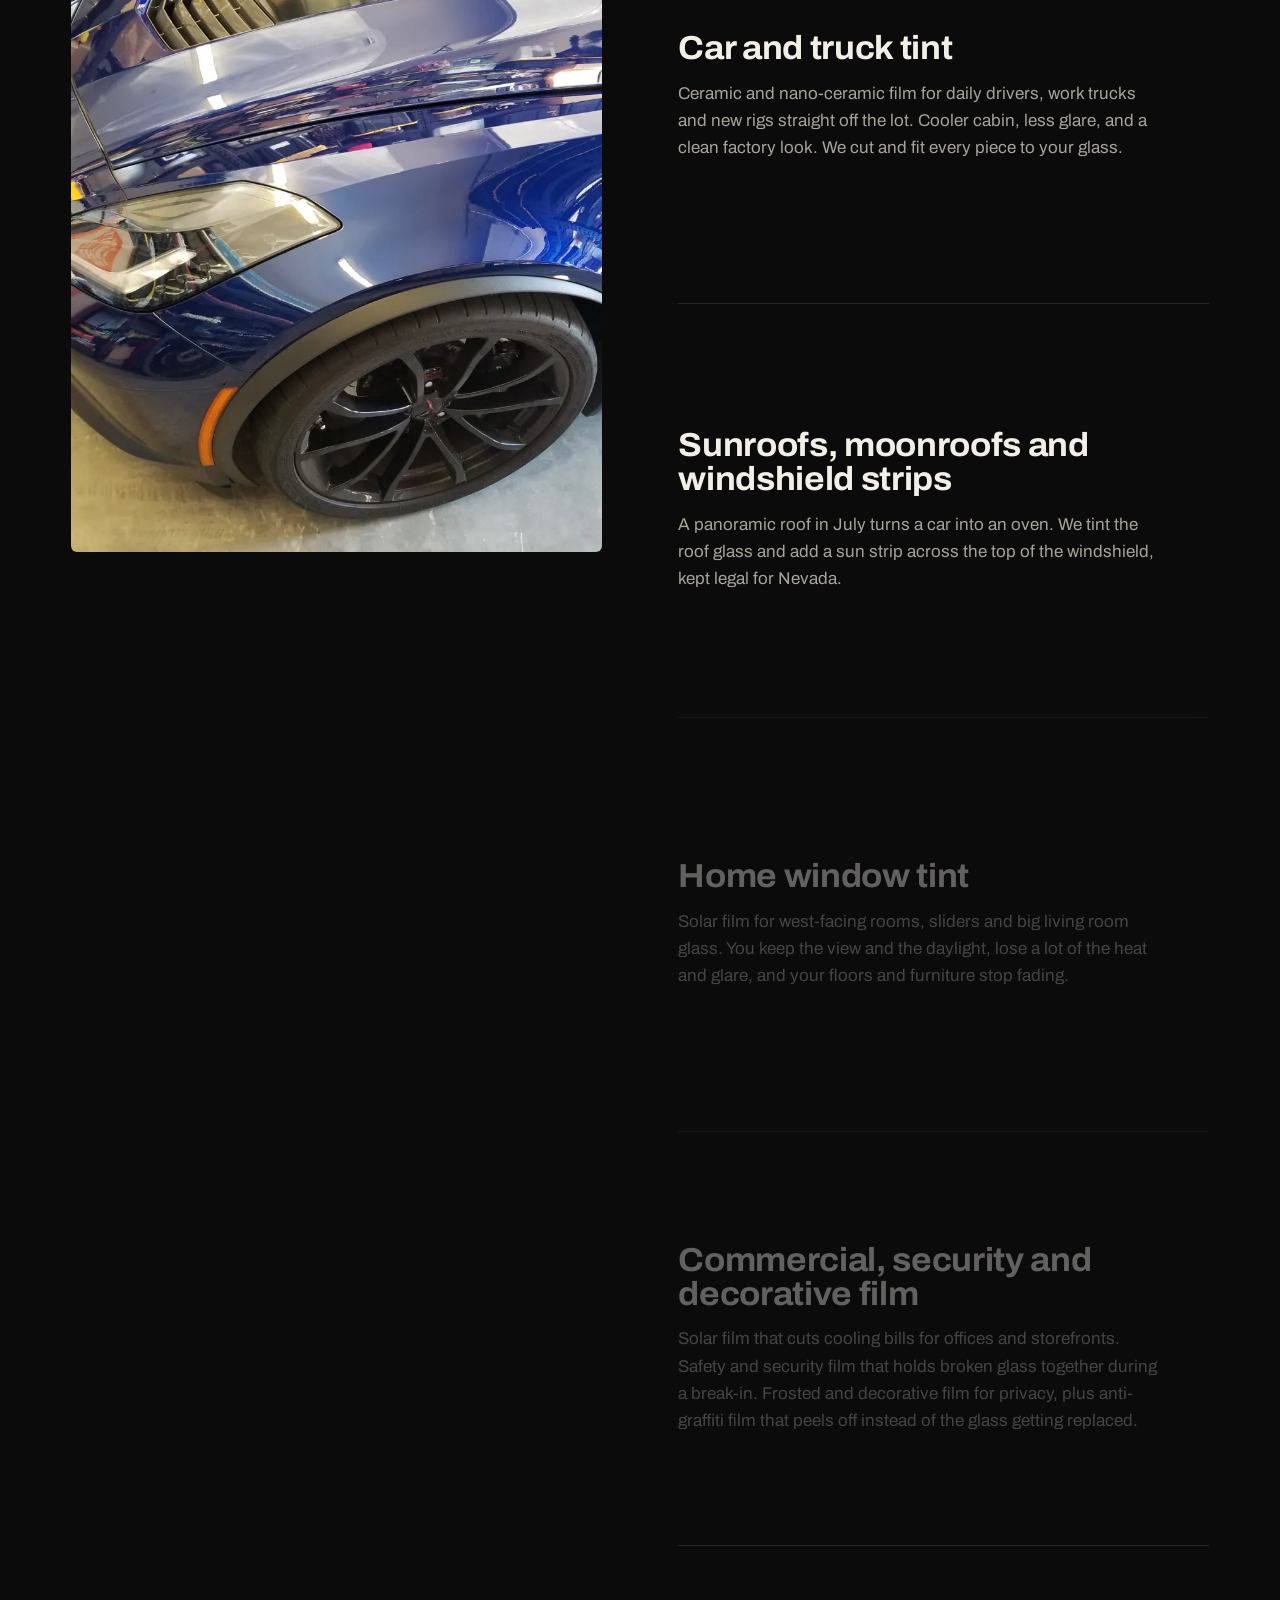
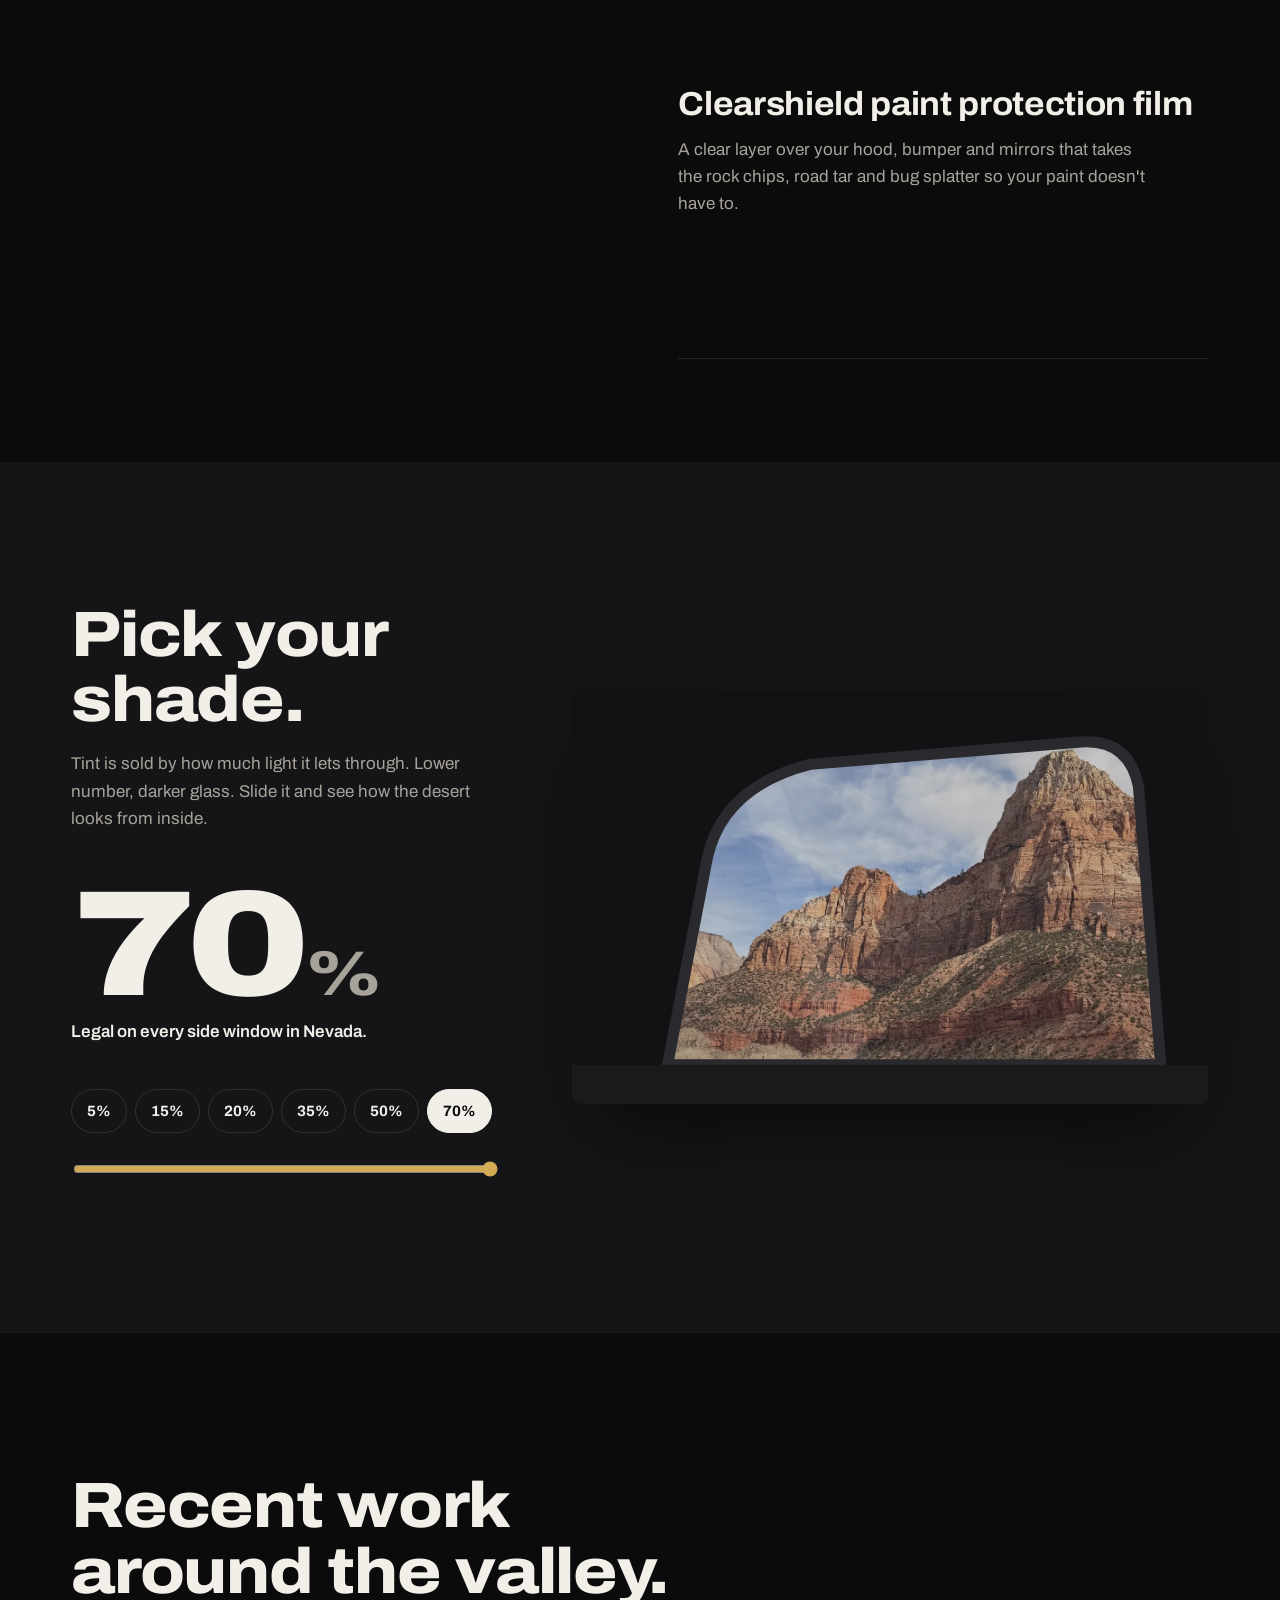
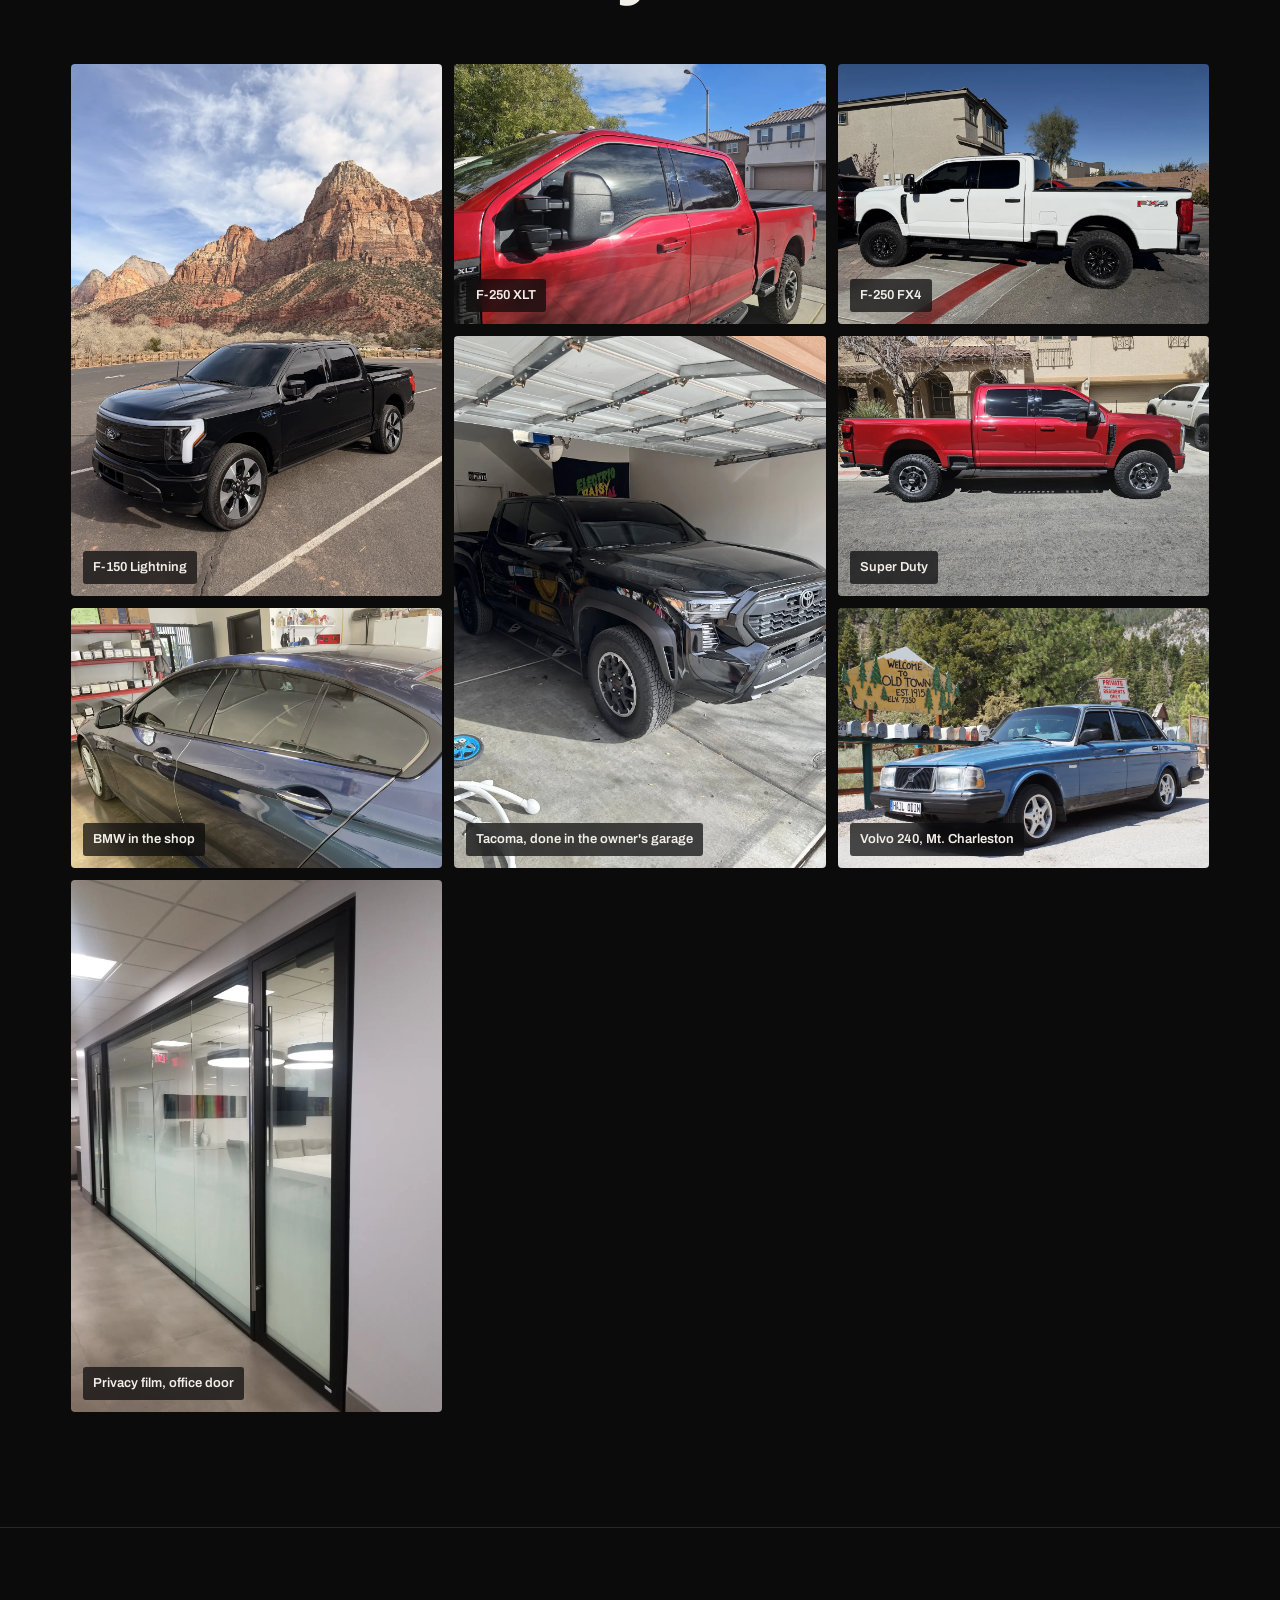
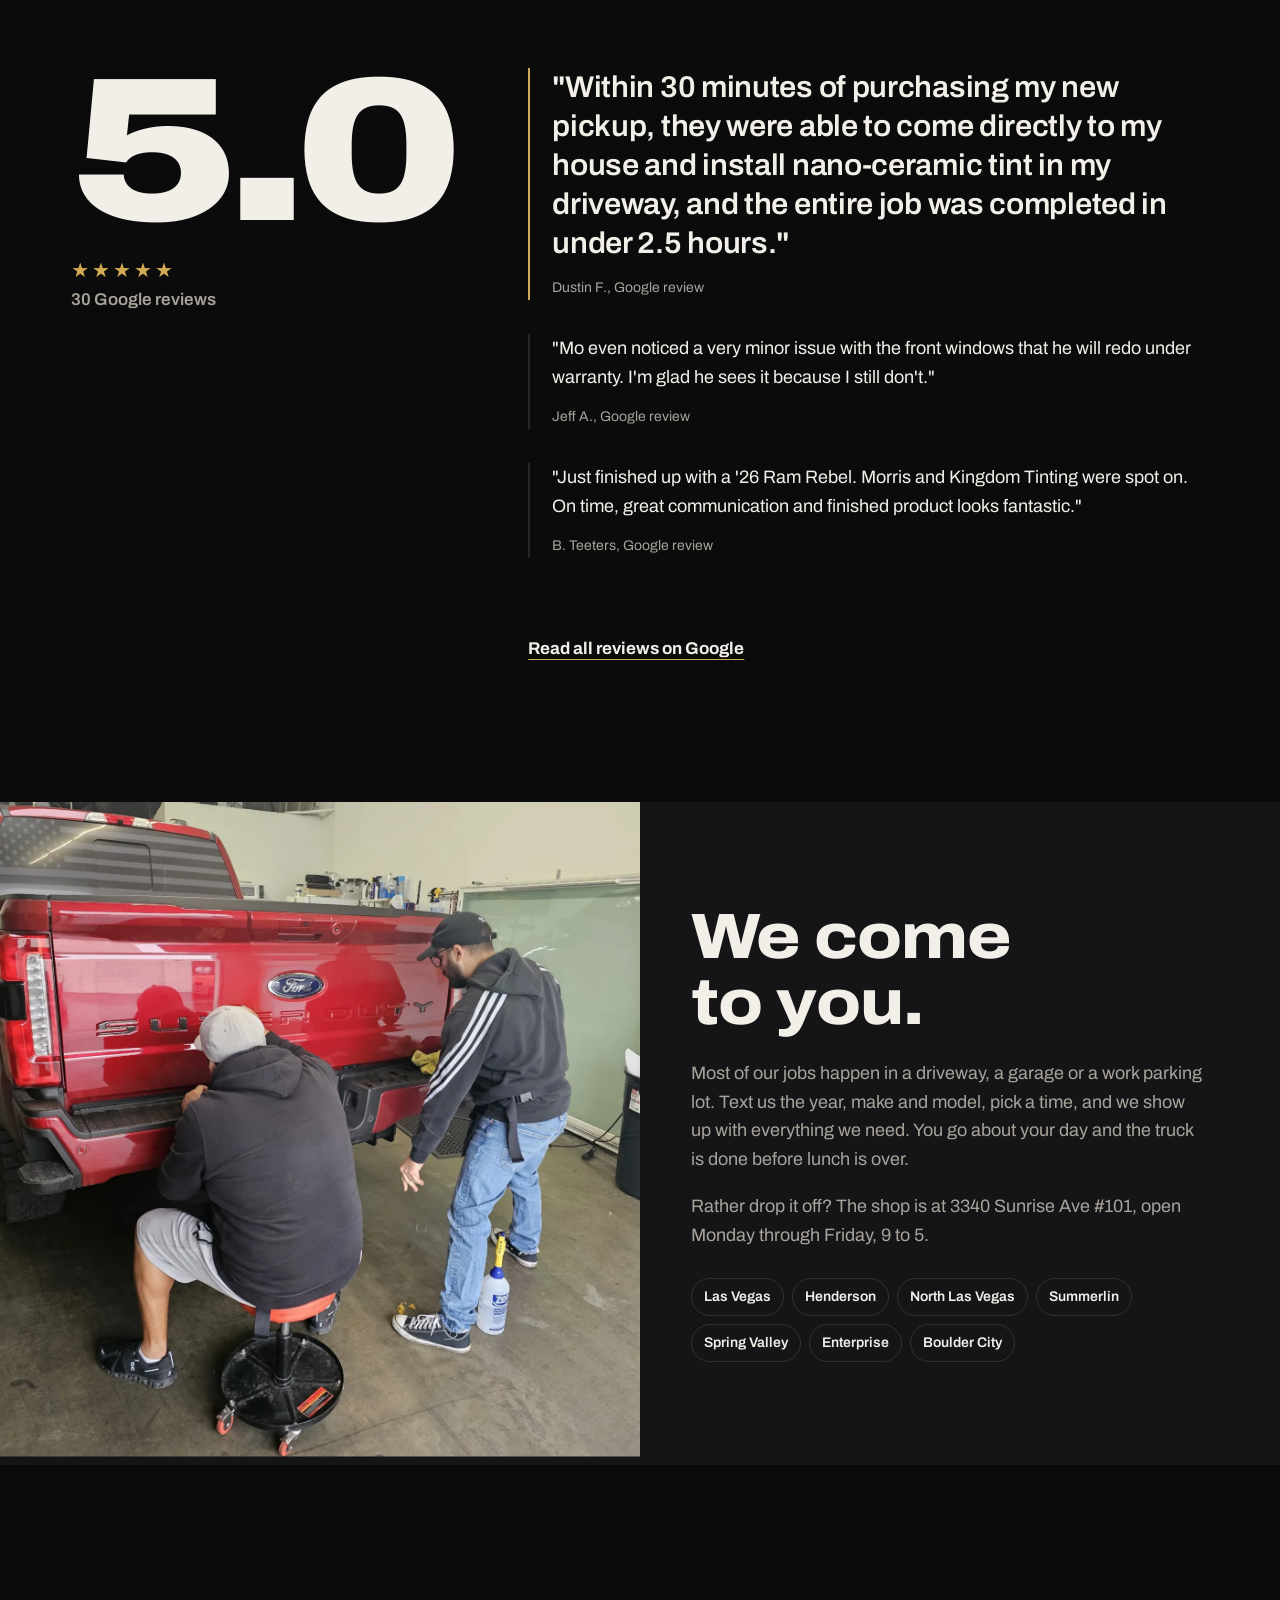
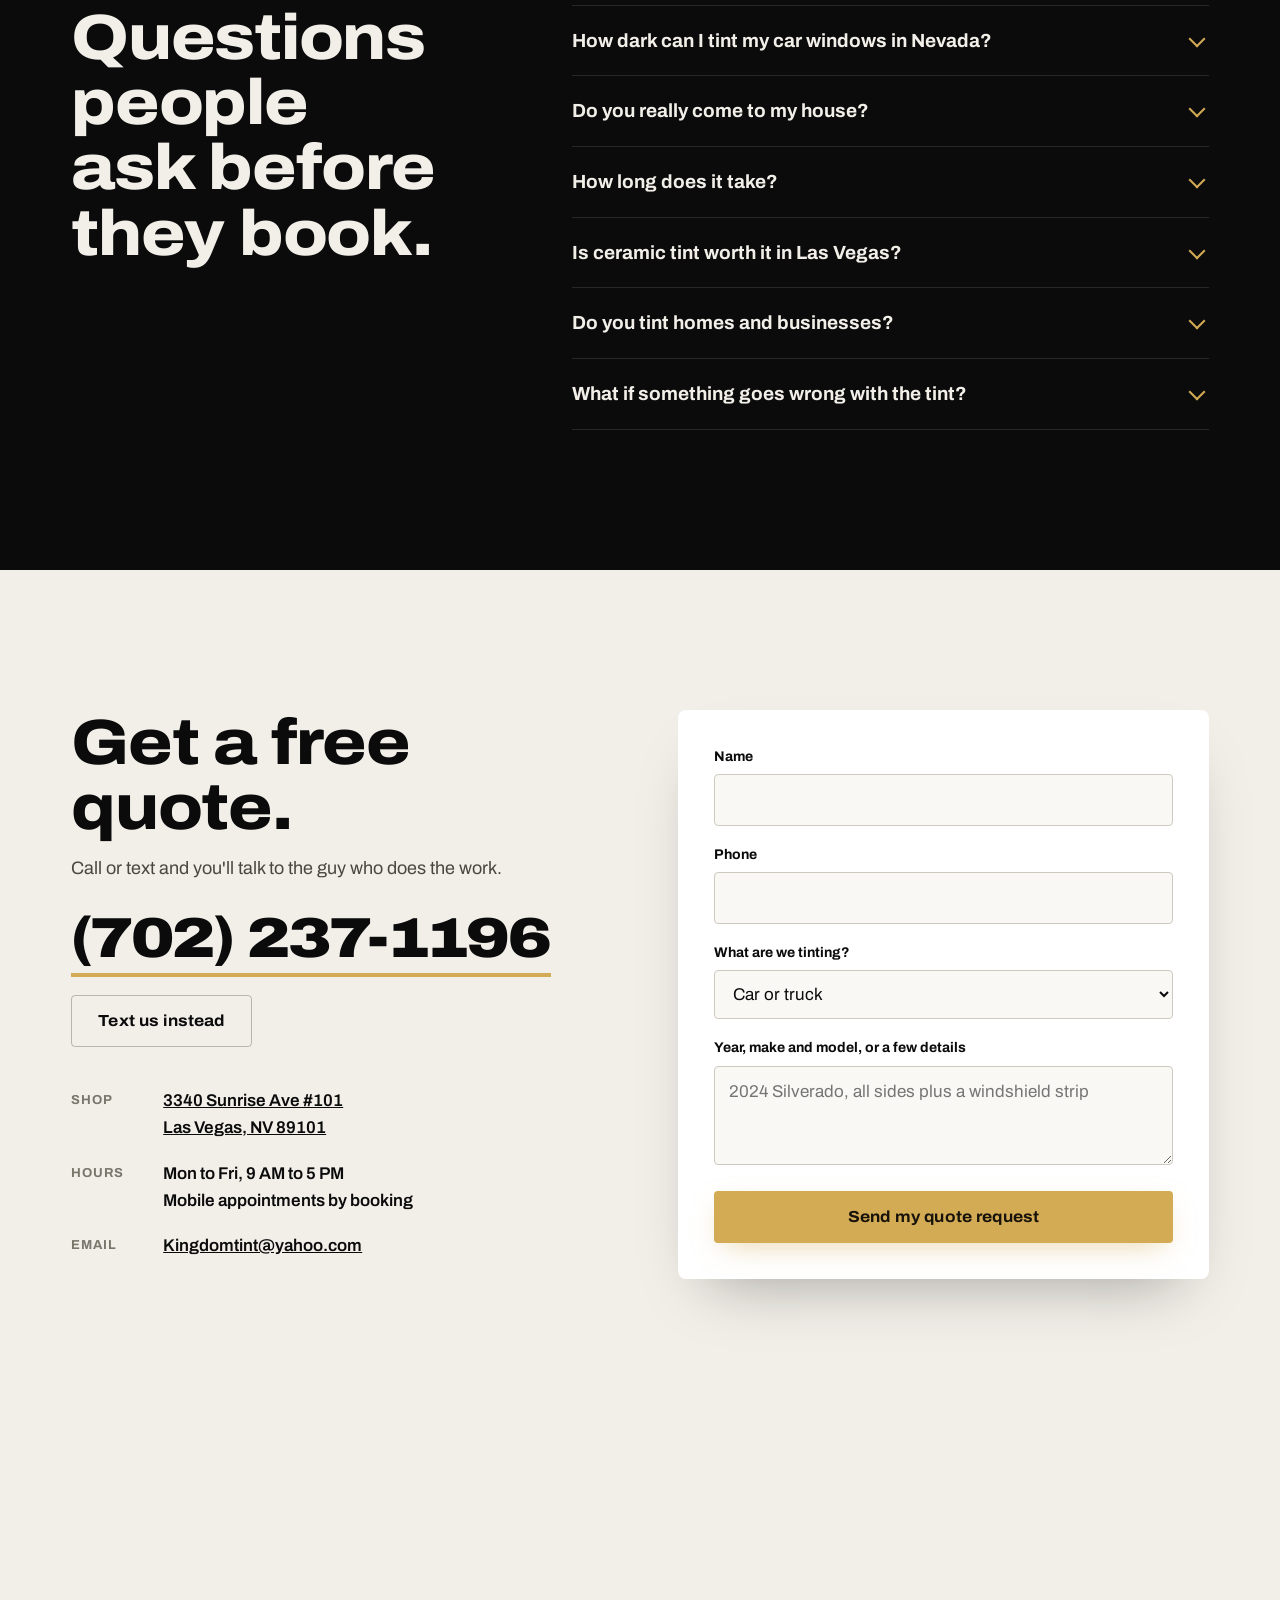
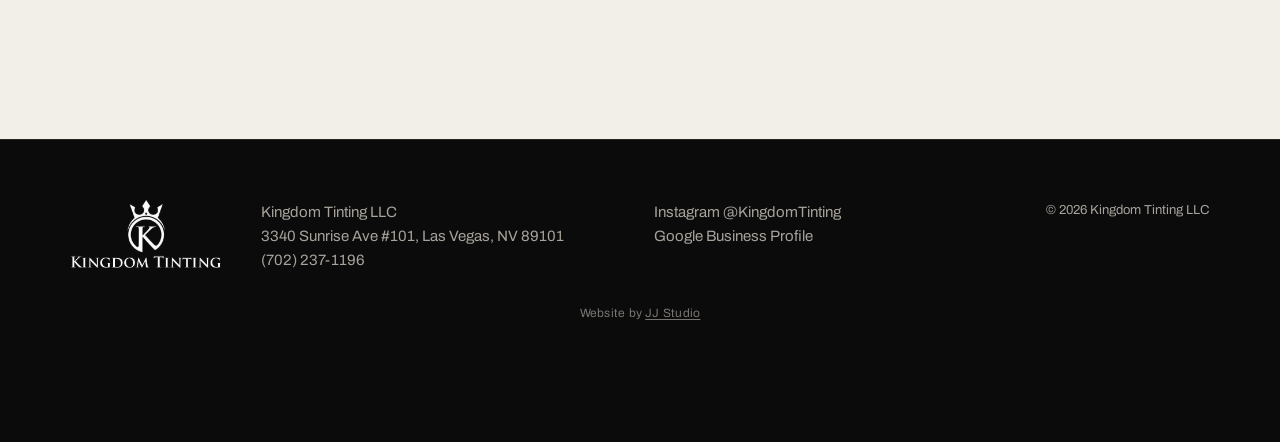
==== commit 8e8e37c4: "Add 'Website by JJ Studio' footer credit Co-Authored-By: Claude Opus 5.5 <noreply@anthropic.com>" ====
--- a/index.html
+++ b/index.html
@@ -380,6 +380,7 @@
     <p><a href="https://www.instagram.com/kingdomtinting/" target="_blank" rel="noopener">Instagram @KingdomTinting</a><br><a href="https://maps.google.com/?cid=6259194592726112681" target="_blank" rel="noopener">Google Business Profile</a></p>
     <p class="fine">&copy; 2026 Kingdom Tinting LLC</p>
   </div>
+<p class="jj-credit" style="flex-basis:100%;width:100%;grid-column:1/-1;margin:18px 0 0;font-size:12px;line-height:1.4;opacity:.7;text-align:center;letter-spacing:.02em">Website by <a href="https://www.jjstudiowd.com/" style="display:inline;color:inherit;text-decoration:underline;text-underline-offset:2px">JJ Studio</a></p>
 </footer>
 
 <div class="dock" id="dock">
